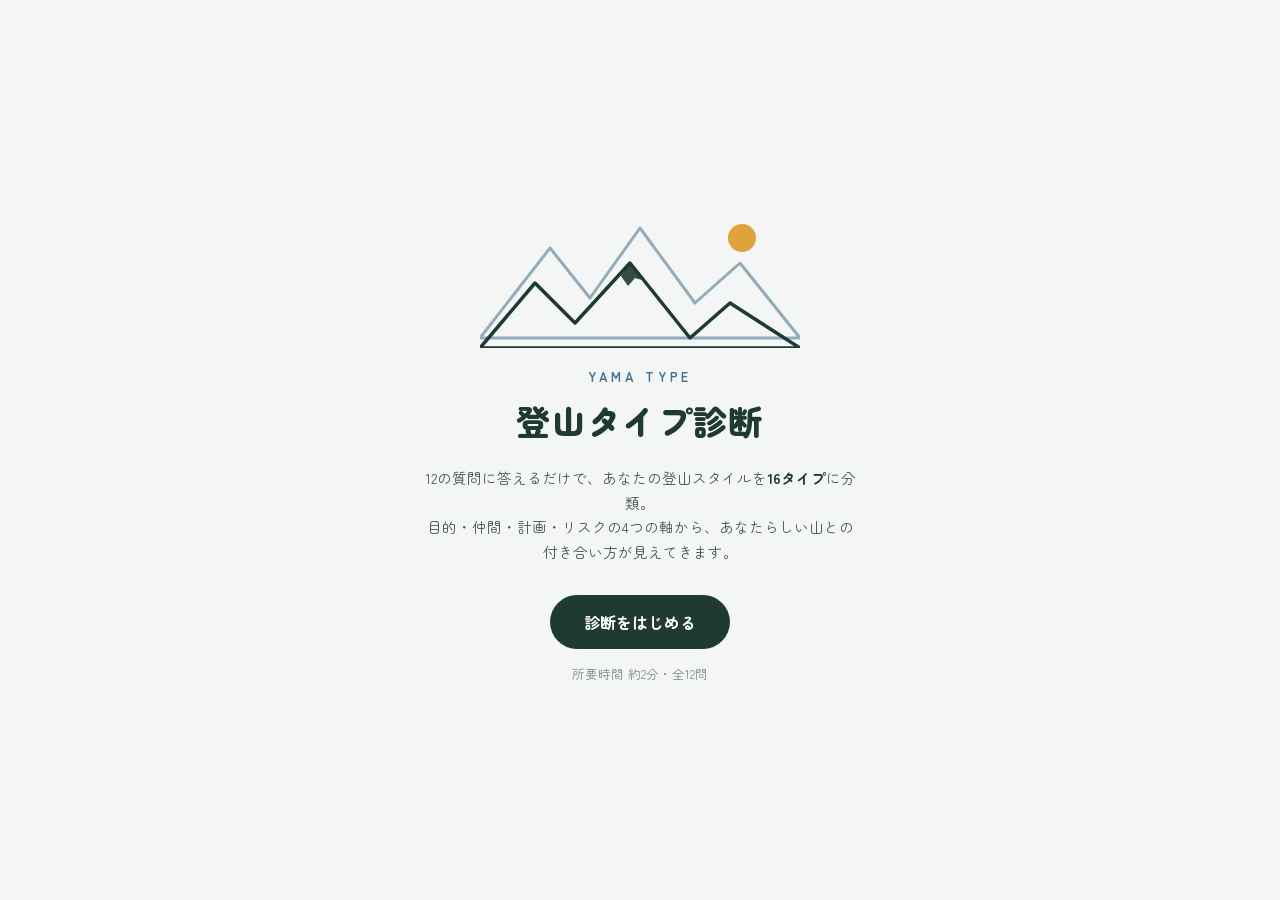
==== index.html @ 599c6544 "Add files via upload" ====
<!DOCTYPE html>
<html lang="ja">
<head>
<meta charset="UTF-8">
<meta name="viewport" content="width=device-width, initial-scale=1.0, viewport-fit=cover">
<title>YAMA TYPE｜登山タイプ診断</title>
<meta name="description" content="12の質問であなたの登山スタイルを16タイプに診断。">
<link rel="preconnect" href="https://fonts.googleapis.com">
<link rel="preconnect" href="https://fonts.gstatic.com" crossorigin>
<link href="https://fonts.googleapis.com/css2?family=Zen+Maru+Gothic:wght@400;500;700;900&display=swap" rel="stylesheet">
<link rel="stylesheet" href="style.css">
</head>
<body>

<div class="app">

  <!-- ========== スタート画面 ========== -->
  <section id="screen-start" class="screen is-active">
    <div class="hero">
      <svg class="hero-mountains" viewBox="0 0 320 140" aria-hidden="true">
        <path class="mt back" d="M0 130 L70 40 L110 90 L160 20 L215 95 L260 55 L320 130 Z"/>
        <path class="mt front" d="M0 140 L55 75 L95 115 L150 55 L210 130 L250 95 L320 140 Z"/>
        <circle class="sun" cx="262" cy="30" r="14"/>
        <path class="snow" d="M150 55 L162 72 L155 70 L148 78 L141 68 Z"/>
      </svg>
      <p class="hero-eyebrow">YAMA TYPE</p>
      <h1 class="hero-title">登山タイプ診断</h1>
      <p class="hero-lead">
        12の質問に答えるだけで、あなたの登山スタイルを<strong>16タイプ</strong>に分類。<br>
        目的・仲間・計画・リスクの4つの軸から、あなたらしい山との付き合い方が見えてきます。
      </p>
      <button class="btn btn-primary" id="btn-start">診断をはじめる</button>
      <p class="hero-note">所要時間 約2分・全12問</p>
    </div>
  </section>

  <!-- ========== 質問画面（1ページ6問 × 2ページ） ========== -->
  <section id="screen-quiz" class="screen">
    <header class="quiz-header">
      <div class="progress-track" role="progressbar" aria-label="回答の進み具合" aria-valuemin="0" aria-valuemax="12" aria-valuenow="0" id="progress-bar-wrap">
        <div class="progress-fill" id="progress-fill"></div>
      </div>
      <p class="progress-text"><span id="progress-count">0</span> / 12 問</p>
    </header>

    <div class="quiz-viewport">
      <div class="quiz-page" id="quiz-page"><!-- JSが質問カードを生成 --></div>
    </div>

    <footer class="quiz-footer">
      <button class="btn btn-ghost" id="btn-back">もどる</button>
      <button class="btn btn-primary" id="btn-next">つぎへ</button>
    </footer>
  </section>

  <!-- ========== 結果画面 ========== -->
  <section id="screen-result" class="screen">
    <div class="result">
      <p class="result-eyebrow">あなたの登山タイプは</p>
      <div class="result-code" id="result-code"><!-- 4文字タイル --></div>
      <h2 class="result-name" id="result-name"></h2>
      <p class="result-desc" id="result-desc"></p>

      <div class="axes" id="result-axes"><!-- 4軸バー --></div>

      <div class="result-actions">
        <a class="btn btn-share" id="btn-share" href="#" target="_blank" rel="noopener">
          <svg viewBox="0 0 24 24" width="18" height="18" aria-hidden="true"><path fill="currentColor" d="M18.9 2H22l-6.8 7.8L23.2 22h-6.3l-4.9-6.4L6.4 22H3.2l7.3-8.3L1.6 2H8l4.4 5.9L18.9 2zm-1.1 18h1.7L7.1 3.9H5.3L17.8 20z"/></svg>
          結果をシェアする
        </a>
        <button class="btn btn-ghost" id="btn-retry">もう一度診断する</button>
      </div>
    </div>
  </section>

</div>

<script src="script.js"></script>
</body>
</html>
---- style.css ----
/* =========================================================
   YAMA TYPE — 登山タイプ診断
   北欧×アウトドアのデザイントークン
   ========================================================= */
:root {
  --birch:   #F3F6F4;  /* 背景（淡いバーチグレー） */
  --paper:   #FFFFFF;  /* カード面 */
  --pine:    #1E3A31;  /* 深いパイン緑：主要テキスト・A側 */
  --fjord:   #46708F;  /* フィヨルド青：B側 */
  --sun:     #E0A33B;  /* 太陽オーカー：アクセント */
  --stone:   #7C8A83;  /* 補助テキスト */
  --line:    #DCE4DF;  /* 罫線 */

  --radius-card: 18px;
  --radius-btn: 999px;
  --shadow-card: 0 2px 10px rgba(30, 58, 49, .07);
  --font: "Zen Maru Gothic", "Hiragino Maru Gothic ProN",
          "Hiragino Kaku Gothic ProN", "Yu Gothic", sans-serif;
}

* { box-sizing: border-box; margin: 0; padding: 0; }

html { -webkit-text-size-adjust: 100%; }

body {
  font-family: var(--font);
  background: var(--birch);
  color: var(--pine);
  line-height: 1.7;
  min-height: 100dvh;
}

.app {
  max-width: 480px;
  margin: 0 auto;
  min-height: 100dvh;
  position: relative;
  overflow-x: hidden;
}

/* ---------- 画面切り替え ---------- */
.screen {
  display: none;
  min-height: 100dvh;
  padding: max(20px, env(safe-area-inset-top)) 20px max(28px, env(safe-area-inset-bottom));
  flex-direction: column;
}
.screen.is-active { display: flex; animation: screenIn .45s ease both; }

@keyframes screenIn {
  from { opacity: 0; transform: translateX(28px); }
  to   { opacity: 1; transform: translateX(0); }
}
@media (prefers-reduced-motion: reduce) {
  .screen.is-active, .quiz-page { animation: none !important; }
}

/* ---------- ボタン ---------- */
.btn {
  font-family: inherit;
  font-size: 16px;
  font-weight: 700;
  border: none;
  border-radius: var(--radius-btn);
  padding: 15px 34px;
  cursor: pointer;
  transition: transform .12s ease, opacity .12s ease;
  -webkit-tap-highlight-color: transparent;
}
.btn:active { transform: scale(.97); }
.btn:focus-visible { outline: 3px solid var(--sun); outline-offset: 2px; }

.btn-primary { background: var(--pine); color: #fff; }
.btn-primary:disabled { opacity: .35; cursor: default; }
.btn-ghost {
  background: transparent;
  color: var(--stone);
  border: 1.5px solid var(--line);
}
.btn-share {
  display: inline-flex;
  align-items: center;
  gap: 8px;
  background: var(--pine);
  color: #fff;
  text-decoration: none;
  justify-content: center;
}

/* =========================================================
   スタート画面
   ========================================================= */
.hero {
  margin: auto 0;
  text-align: center;
  padding: 24px 0;
}
.hero-mountains {
  width: min(320px, 82%);
  display: block;
  margin: 0 auto 18px;
}
.hero-mountains .mt.back  { fill: none; stroke: var(--fjord); stroke-width: 3; stroke-linejoin: round; opacity: .55; }
.hero-mountains .mt.front { fill: none; stroke: var(--pine);  stroke-width: 3.5; stroke-linejoin: round; }
.hero-mountains .sun  { fill: var(--sun); }
.hero-mountains .snow { fill: var(--pine); opacity: .9; }

.hero-eyebrow {
  font-size: 13px;
  font-weight: 700;
  letter-spacing: .28em;
  color: var(--fjord);
  margin-bottom: 4px;
}
.hero-title {
  font-size: 34px;
  font-weight: 900;
  letter-spacing: .04em;
  margin-bottom: 16px;
}
.hero-lead {
  font-size: 14.5px;
  color: #45564e;
  margin-bottom: 30px;
}
.hero-lead strong { color: var(--pine); }
.hero-note {
  margin-top: 14px;
  font-size: 12.5px;
  color: var(--stone);
}

/* =========================================================
   質問画面
   ========================================================= */
.quiz-header { padding: 6px 4px 14px; }

.progress-track {
  height: 8px;
  border-radius: 999px;
  background: var(--line);
  overflow: hidden;
}
.progress-fill {
  height: 100%;
  width: 0%;
  border-radius: 999px;
  background: linear-gradient(90deg, var(--pine), var(--fjord));
  transition: width .35s ease;
}
.progress-text {
  margin-top: 6px;
  text-align: right;
  font-size: 12.5px;
  color: var(--stone);
  font-weight: 500;
}

.quiz-viewport { flex: 1; }
.quiz-page.page-in  { animation: screenIn .4s ease both; }

/* --- 質問カード --- */
.q-card {
  background: var(--paper);
  border-radius: var(--radius-card);
  box-shadow: var(--shadow-card);
  padding: 22px 20px 24px;
  margin-bottom: 16px;
  border: 2px solid transparent;
  transition: border-color .25s ease;
}
.q-card.is-answered { border-color: transparent; }
.q-card.needs-answer { border-color: var(--sun); }

.q-num {
  display: inline-block;
  font-size: 12px;
  font-weight: 700;
  color: var(--fjord);
  background: #EAF1F6;
  border-radius: 999px;
  padding: 2px 12px;
  margin-bottom: 10px;
}
.q-text {
  font-size: 16px;
  font-weight: 700;
  margin-bottom: 16px;
}

.opt-label {
  font-size: 13.5px;
  line-height: 1.6;
  padding: 10px 12px;
  border-radius: 12px;
}
.opt-a { background: #EDF3EF; color: var(--pine); margin-bottom: 12px; }
.opt-b { background: #EAF1F6; color: #2E4B60; margin-top: 12px; }

/* --- 6段階ドット --- */
.dots {
  display: flex;
  align-items: center;
  justify-content: space-between;
  padding: 0 6px;
}
.dot {
  appearance: none;
  -webkit-appearance: none;
  border-radius: 50%;
  border: 2.5px solid var(--stone);
  background: var(--paper);
  cursor: pointer;
  flex-shrink: 0;
  transition: transform .15s ease, background .15s ease, border-color .15s ease;
  -webkit-tap-highlight-color: transparent;
}
.dot:focus-visible { outline: 3px solid var(--sun); outline-offset: 2px; }

/* 端ほど大きく（強い同意） */
.dot[data-v="0"], .dot[data-v="5"] { width: 40px; height: 40px; }
.dot[data-v="1"], .dot[data-v="4"] { width: 32px; height: 32px; }
.dot[data-v="2"], .dot[data-v="3"] { width: 25px; height: 25px; }

/* A側=パイン緑、B側=フィヨルド青 */
.dot[data-v="0"], .dot[data-v="1"], .dot[data-v="2"] { border-color: #7FA08F; }
.dot[data-v="3"], .dot[data-v="4"], .dot[data-v="5"] { border-color: #8FAFC4; }

.dot.selected { transform: scale(1.12); }
.dot[data-v="0"].selected, .dot[data-v="1"].selected, .dot[data-v="2"].selected {
  background: var(--pine); border-color: var(--pine);
}
.dot[data-v="3"].selected, .dot[data-v="4"].selected, .dot[data-v="5"].selected {
  background: var(--fjord); border-color: var(--fjord);
}

.quiz-footer {
  display: flex;
  gap: 12px;
  padding-top: 8px;
}
.quiz-footer .btn { flex: 1; padding-left: 0; padding-right: 0; }

/* =========================================================
   結果画面
   ========================================================= */
.result {
  margin: auto 0;
  text-align: center;
  padding: 28px 0;
}
.result-eyebrow {
  font-size: 14px;
  font-weight: 700;
  color: var(--stone);
  margin-bottom: 14px;
}
.result-code {
  display: flex;
  justify-content: center;
  gap: 10px;
  margin-bottom: 18px;
}
.code-tile {
  width: 60px;
  height: 68px;
  border-radius: 14px;
  display: grid;
  place-items: center;
  font-size: 32px;
  font-weight: 900;
  color: #fff;
  box-shadow: var(--shadow-card);
}
.code-tile:nth-child(1) { background: var(--pine); }
.code-tile:nth-child(2) { background: var(--fjord); }
.code-tile:nth-child(3) { background: #5E8A6E; }
.code-tile:nth-child(4) { background: var(--sun); }

.result-name {
  font-size: 25px;
  font-weight: 900;
  margin-bottom: 10px;
}
.result-desc {
  font-size: 14.5px;
  color: #45564e;
  margin-bottom: 28px;
  padding: 0 8px;
}

/* --- 4軸バー --- */
.axes {
  background: var(--paper);
  border-radius: var(--radius-card);
  box-shadow: var(--shadow-card);
  padding: 20px 18px;
  margin-bottom: 28px;
  text-align: left;
}
.axis { margin-bottom: 18px; }
.axis:last-child { margin-bottom: 0; }
.axis-labels {
  display: flex;
  justify-content: space-between;
  font-size: 12.5px;
  font-weight: 700;
  margin-bottom: 5px;
}
.axis-labels .lose { color: var(--stone); font-weight: 500; }
.axis-track {
  height: 10px;
  border-radius: 999px;
  background: var(--line);
  overflow: hidden;
  display: flex;
}
.axis-bar {
  height: 100%;
  border-radius: 999px;
  transition: width .8s ease;
}
.axis-bar.side-a { background: var(--pine); }
.axis-bar.side-b { background: var(--fjord); margin-left: auto; }
.axis-pct { font-size: 12px; color: var(--stone); margin-top: 3px; }

.result-actions {
  display: flex;
  flex-direction: column;
  gap: 12px;
}

/* ---------- 小さい画面の微調整 ---------- */
@media (max-width: 360px) {
  .hero-title { font-size: 29px; }
  .code-tile { width: 52px; height: 60px; font-size: 27px; }
}
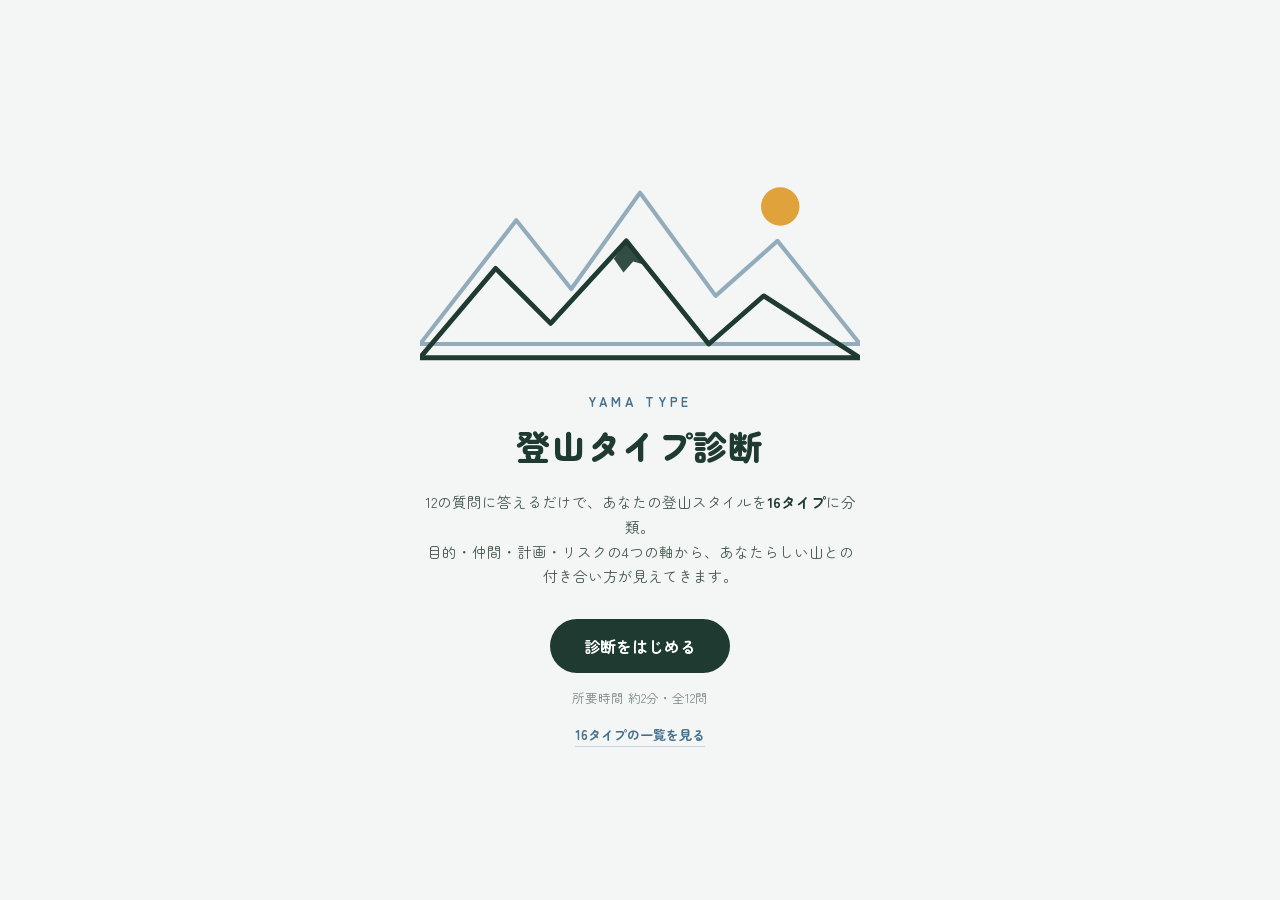
==== commit 537007fc: "Add files via upload" ====
--- a/index.html
+++ b/index.html
@@ -4,7 +4,28 @@
 <meta charset="UTF-8">
 <meta name="viewport" content="width=device-width, initial-scale=1.0, viewport-fit=cover">
 <title>YAMA TYPE｜登山タイプ診断</title>
-<meta name="description" content="12の質問であなたの登山スタイルを16タイプに診断。">
+<meta name="description" content="12の質問であなたの登山スタイルを16タイプに診断。目的・仲間・計画・リスクの4つの軸から、あなたらしい山との付き合い方が見えてきます。">
+
+<!-- ========== SNSシェア用（OGP） ==========
+     公開URLが変わったら og:url と og:image の2か所を書き換えてください -->
+<meta property="og:type" content="website">
+<meta property="og:site_name" content="YAMA TYPE">
+<meta property="og:title" content="登山タイプ診断｜YAMA TYPE">
+<meta property="og:description" content="12の質問で、あなたの登山スタイルを16タイプに分類。目的・仲間・計画・リスクの4軸で診断します。">
+<meta property="og:url" content="https://mountain-mbti.vercel.app/">
+<meta property="og:image" content="https://mountain-mbti.vercel.app/og.png">
+<meta property="og:image:width" content="1200">
+<meta property="og:image:height" content="630">
+<meta property="og:image:alt" content="登山タイプ診断 YAMA TYPE">
+<meta property="og:locale" content="ja_JP">
+
+<meta name="twitter:card" content="summary_large_image">
+<meta name="twitter:title" content="登山タイプ診断｜YAMA TYPE">
+<meta name="twitter:description" content="12の質問で、あなたの登山スタイルを16タイプに分類。">
+<meta name="twitter:image" content="https://mountain-mbti.vercel.app/og.png">
+
+<meta name="theme-color" content="#1E3A31">
+<link rel="canonical" href="https://mountain-mbti.vercel.app/">
 <link rel="preconnect" href="https://fonts.googleapis.com">
 <link rel="preconnect" href="https://fonts.gstatic.com" crossorigin>
 <link href="https://fonts.googleapis.com/css2?family=Zen+Maru+Gothic:wght@400;500;700;900&display=swap" rel="stylesheet">
@@ -17,12 +38,15 @@
   <!-- ========== スタート画面 ========== -->
   <section id="screen-start" class="screen is-active">
     <div class="hero">
+      <div class="hero-stage">
       <svg class="hero-mountains" viewBox="0 0 320 140" aria-hidden="true">
         <path class="mt back" d="M0 130 L70 40 L110 90 L160 20 L215 95 L260 55 L320 130 Z"/>
         <path class="mt front" d="M0 140 L55 75 L95 115 L150 55 L210 130 L250 95 L320 140 Z"/>
         <circle class="sun" cx="262" cy="30" r="14"/>
         <path class="snow" d="M150 55 L162 72 L155 70 L148 78 L141 68 Z"/>
       </svg>
+      <div class="cast" id="cast"><!-- 16体をJSが散らす --></div>
+      </div>
       <p class="hero-eyebrow">YAMA TYPE</p>
       <h1 class="hero-title">登山タイプ診断</h1>
       <p class="hero-lead">
@@ -31,16 +55,46 @@
       </p>
       <button class="btn btn-primary" id="btn-start">診断をはじめる</button>
       <p class="hero-note">所要時間 約2分・全12問</p>
+      <p class="hero-link"><a href="types.html">16タイプの一覧を見る</a></p>
     </div>
   </section>
 
-  <!-- ========== 質問画面（1ページ6問 × 2ページ） ========== -->
+  <!-- ========== 質問画面 ========== -->
   <section id="screen-quiz" class="screen">
     <header class="quiz-header">
-      <div class="progress-track" role="progressbar" aria-label="回答の進み具合" aria-valuemin="0" aria-valuemax="12" aria-valuenow="0" id="progress-bar-wrap">
-        <div class="progress-fill" id="progress-fill"></div>
+      <div class="climb" id="progress-bar-wrap" role="progressbar"
+           aria-label="登頂までの進み具合" aria-valuemin="0" aria-valuemax="12" aria-valuenow="0">
+        <svg class="climb-svg" viewBox="0 0 340 50">
+          <!-- 登山道（未踏） -->
+          <path id="climb-path" class="climb-route"
+                d="M14 44 L150 30 L190 31 L317 14"/>
+          <!-- 登山道（歩いた分） -->
+          <path id="climb-progress" class="climb-done"
+                d="M14 44 L150 30 L190 31 L317 14"/>
+
+          <!-- 五合目の道標 -->
+          <g id="sign-mid" class="sign">
+            <path class="pole" d="M170 30.4 L170 24"/>
+            <rect class="board" x="143" y="14" width="54" height="10" rx="3"/>
+            <text class="board-text" x="170" y="21.4">5th Station</text>
+          </g>
+
+          <!-- 山頂の道標 -->
+          <g id="sign-peak" class="sign">
+            <path class="pole" d="M317 14 L317 11"/>
+            <rect class="board" x="298" y="1" width="38" height="10" rx="3"/>
+            <text class="board-text" x="317" y="8.4">Peak!</text>
+          </g>
+
+          <!-- 登山口 -->
+          <circle class="climb-start" cx="14" cy="44" r="6.5"/>
+          <!-- 現在地 -->
+          <circle id="climb-marker" class="climb-marker" cx="14" cy="44" r="4.5"/>
+
+          <!-- 残り問数 -->
+          <text class="climb-count" x="337" y="46"><tspan id="progress-count">0</tspan> / 12</text>
+        </svg>
       </div>
-      <p class="progress-text"><span id="progress-count">0</span> / 12 問</p>
     </header>
 
     <div class="quiz-viewport">
@@ -57,11 +111,28 @@
   <section id="screen-result" class="screen">
     <div class="result">
       <p class="result-eyebrow">あなたの登山タイプは</p>
-      <div class="result-code" id="result-code"><!-- 4文字タイル --></div>
+      <p class="result-code" id="result-code"></p>
+      <div class="result-char" id="result-char"><!-- キャラクター --></div>
       <h2 class="result-name" id="result-name"></h2>
-      <p class="result-desc" id="result-desc"></p>
+      <p class="result-animal" id="result-animal"></p>
+      <p class="result-copy" id="result-copy"></p>
+
+      <section class="panel">
+        <h3 class="panel-title">特徴</h3>
+        <p class="panel-body" id="result-features"></p>
+      </section>
+
+      <section class="panel panel-caution">
+        <h3 class="panel-title">気をつけたいこと</h3>
+        <p class="panel-body" id="result-caution"></p>
+      </section>
 
       <div class="axes" id="result-axes"><!-- 4軸バー --></div>
+
+      <section class="panel">
+        <h3 class="panel-title">一緒に登ると面白い相手</h3>
+        <div id="result-match"><!-- 相性2件 --></div>
+      </section>
 
       <div class="result-actions">
         <a class="btn btn-share" id="btn-share" href="#" target="_blank" rel="noopener">
@@ -69,12 +140,15 @@
           結果をシェアする
         </a>
         <button class="btn btn-ghost" id="btn-retry">もう一度診断する</button>
+        <p class="hero-link"><a href="types.html">16タイプすべてを見る</a></p>
       </div>
     </div>
   </section>
 
 </div>
 
+<script src="data.js"></script>
+<script src="characters.js"></script>
 <script src="script.js"></script>
 </body>
 </html>
--- a/style.css
+++ b/style.css
@@ -24,6 +24,7 @@
 
 body {
   font-family: var(--font);
+  overflow-x: clip;
   background: var(--birch);
   color: var(--pine);
   line-height: 1.7;
@@ -35,7 +36,6 @@
   margin: 0 auto;
   min-height: 100dvh;
   position: relative;
-  overflow-x: hidden;
 }
 
 /* ---------- 画面切り替え ---------- */
@@ -95,11 +95,25 @@
   text-align: center;
   padding: 24px 0;
 }
+.hero-stage {
+  position: relative;
+  width: 100%;
+  aspect-ratio: 320 / 168;
+  margin: 0 auto 14px;
+}
 .hero-mountains {
-  width: min(320px, 82%);
+  position: absolute;
+  inset: 0;
+  width: 100%;
+  height: 100%;
+}
+.cast { position: absolute; inset: 0; }
+.cast-item {
+  position: absolute;
   display: block;
-  margin: 0 auto 18px;
-}
+  filter: drop-shadow(0 2px 3px rgba(30, 58, 49, .12));
+}
+.cast-item svg { display: block; width: 100%; height: auto; }
 .hero-mountains .mt.back  { fill: none; stroke: var(--fjord); stroke-width: 3; stroke-linejoin: round; opacity: .55; }
 .hero-mountains .mt.front { fill: none; stroke: var(--pine);  stroke-width: 3.5; stroke-linejoin: round; }
 .hero-mountains .sun  { fill: var(--sun); }
@@ -133,28 +147,83 @@
 /* =========================================================
    質問画面
    ========================================================= */
-.quiz-header { padding: 6px 4px 14px; }
-
-.progress-track {
-  height: 8px;
-  border-radius: 999px;
-  background: var(--line);
-  overflow: hidden;
-}
-.progress-fill {
-  height: 100%;
-  width: 0%;
-  border-radius: 999px;
-  background: linear-gradient(90deg, var(--pine), var(--fjord));
-  transition: width .35s ease;
-}
-.progress-text {
-  margin-top: 6px;
-  text-align: right;
-  font-size: 12.5px;
-  color: var(--stone);
+.quiz-header {
+  position: sticky;
+  top: 0;
+  z-index: 5;
+  margin: 0 -20px;
+  padding: 6px 20px 8px;
+  background: var(--birch);
+  box-shadow: 0 6px 12px -8px rgba(30, 58, 49, .22);
+}
+
+/* ---------- 登山道プログレス ---------- */
+.climb-svg {
+  display: block;
+  width: 100%;
+  height: auto;
+}
+.climb-route,
+.climb-done {
+  fill: none;
+  stroke-width: 3.5;
+  stroke-linecap: round;
+  stroke-linejoin: round;
+}
+.climb-route { stroke: var(--line); }
+.climb-done {
+  stroke: var(--pine);
+  stroke-dashoffset: 9999;
+  transition: stroke-dashoffset .45s ease;
+}
+
+.climb-start {
+  fill: var(--paper);
+  stroke: #7FA08F;
+  stroke-width: 2.2;
+}
+.climb-marker {
+  fill: var(--pine);
+  transition: cx .45s ease, cy .45s ease;
+}
+
+/* 道標 */
+.sign .pole {
+  stroke: var(--line);
+  stroke-width: 1.6;
+  stroke-linecap: round;
+  transition: stroke .4s ease;
+}
+.sign .board {
+  fill: var(--paper);
+  stroke: var(--line);
+  stroke-width: 1.4;
+  transition: fill .4s ease, stroke .4s ease;
+}
+.sign .board-text {
+  fill: var(--stone);
+  font-family: var(--font);
+  font-size: 7.4px;
+  font-weight: 700;
+  text-anchor: middle;
+  transition: fill .4s ease;
+}
+.sign.passed .pole { stroke: var(--pine); }
+.sign.passed .board { fill: var(--pine); stroke: var(--pine); }
+.sign.passed .board-text { fill: #fff; }
+
+#sign-peak.passed .board { fill: var(--sun); stroke: var(--sun); }
+#sign-peak.passed .board-text { fill: var(--pine); }
+#sign-peak.passed .pole { stroke: var(--sun); }
+
+.climb-count {
+  fill: var(--stone);
+  font-family: var(--font);
+  font-size: 8.6px;
   font-weight: 500;
-}
+  text-anchor: end;
+}
+.climb-count #progress-count { fill: var(--pine); font-weight: 700; font-size: 10.5px; }
 
 .quiz-viewport { flex: 1; }
 .quiz-page.page-in  { animation: screenIn .4s ease both; }
@@ -194,8 +263,21 @@
   padding: 10px 12px;
   border-radius: 12px;
 }
-.opt-a { background: #EDF3EF; color: var(--pine); margin-bottom: 12px; }
-.opt-b { background: #EAF1F6; color: #2E4B60; margin-top: 12px; }
+.opt-a { background: #EDF3EF; color: var(--pine); margin-bottom: 7px; }
+.opt-b { background: #EAF1F6; color: #2E4B60; }
+
+/* --- 目盛り（A / B の対応を示す） --- */
+.scale { margin-top: 17px; }
+
+.scale-notes {
+  display: flex;
+  justify-content: space-between;
+  padding: 0 8px;
+  margin-top: 8px;
+  font-size: 11.5px;
+  font-weight: 500;
+  color: var(--stone);
+}
 
 /* --- 6段階ドット --- */
 .dots {
@@ -256,26 +338,18 @@
   margin-bottom: 14px;
 }
 .result-code {
-  display: flex;
-  justify-content: center;
-  gap: 10px;
-  margin-bottom: 18px;
-}
-.code-tile {
-  width: 60px;
-  height: 68px;
+  display: inline-block;
+  background: var(--pine);
+  color: #fff;
+  font-size: 33px;
+  font-weight: 900;
+  letter-spacing: .2em;
+  line-height: 1.25;
+  padding: 11px 16px 11px 24px;
   border-radius: 14px;
-  display: grid;
-  place-items: center;
-  font-size: 32px;
-  font-weight: 900;
-  color: #fff;
+  margin-bottom: 16px;
   box-shadow: var(--shadow-card);
 }
-.code-tile:nth-child(1) { background: var(--pine); }
-.code-tile:nth-child(2) { background: var(--fjord); }
-.code-tile:nth-child(3) { background: #5E8A6E; }
-.code-tile:nth-child(4) { background: var(--sun); }
 
 .result-name {
   font-size: 25px;
@@ -292,6 +366,7 @@
 /* --- 4軸バー --- */
 .axes {
   background: var(--paper);
+  margin-top: 14px;
   border-radius: var(--radius-card);
   box-shadow: var(--shadow-card);
   padding: 20px 18px;
@@ -333,5 +408,172 @@
 /* ---------- 小さい画面の微調整 ---------- */
 @media (max-width: 360px) {
   .hero-title { font-size: 29px; }
-  .code-tile { width: 52px; height: 60px; font-size: 27px; }
-}
+  .result-code { font-size: 28px; padding: 10px 14px 10px 21px; }
+}
+
+
+/* ---------- 結果画面：キャッチコピー ---------- */
+.result-copy {
+  font-size: 16px;
+  font-weight: 700;
+  color: var(--fjord);
+  margin-bottom: 26px;
+  padding: 0 8px;
+}
+
+/* ---------- 結果画面：説明パネル ---------- */
+.panel {
+  background: var(--paper);
+  border-radius: var(--radius-card);
+  box-shadow: var(--shadow-card);
+  padding: 18px 18px 20px;
+  margin-bottom: 14px;
+  text-align: left;
+}
+.panel-title {
+  font-size: 14px;
+  font-weight: 900;
+  margin-bottom: 8px;
+  padding-left: 11px;
+  border-left: 4px solid var(--pine);
+  line-height: 1.4;
+}
+.panel-body {
+  font-size: 14px;
+  line-height: 1.85;
+  color: #3d4d46;
+}
+.panel-caution .panel-title { border-left-color: var(--sun); }
+
+/* ---------- 結果画面：相性 ---------- */
+.match { padding: 13px 0; border-bottom: 1px solid var(--line); }
+.match:last-child { padding-bottom: 0; border-bottom: none; }
+.match:first-child { padding-top: 4px; }
+.match-label {
+  font-size: 12px;
+  font-weight: 700;
+  color: var(--stone);
+  margin-bottom: 5px;
+}
+.match-name {
+  font-size: 15.5px;
+  font-weight: 700;
+  display: flex;
+  align-items: center;
+  gap: 9px;
+  margin-bottom: 3px;
+}
+.match-code {
+  font-size: 12px;
+  font-weight: 900;
+  letter-spacing: .06em;
+  color: #fff;
+  background: var(--fjord);
+  border-radius: 6px;
+  padding: 2px 8px;
+  flex-shrink: 0;
+}
+.match-why { font-size: 12.5px; color: var(--stone); line-height: 1.7; }
+
+/* 結果画面はカード群が続くので、余白を上下に確保 */
+.result-actions { margin-top: 26px; }
+
+/* ---------- 公開前の一時設定 ----------
+   Xシェアボタンを非表示にしています。
+   内容が固まって公開する準備ができたら、下の1行を削除してください。 */
+#btn-share { display: none; }
+
+/* =========================================================
+   キャラクター
+   ========================================================= */
+.char { display: block; width: 100%; height: auto; }
+.char-lg { width: 168px; margin: 0 auto; }
+.char-sm { width: 62px; flex-shrink: 0; }
+
+.result-char { margin: 2px 0 6px; }
+.result-animal {
+  font-size: 13.5px;
+  font-weight: 700;
+  color: var(--stone);
+  margin-bottom: 12px;
+}
+
+/* 相性欄はキャラクターを左に並べる */
+.match { display: flex; gap: 13px; align-items: flex-start; }
+.match-body { flex: 1; }
+
+/* スタート画面・結果画面から一覧へ */
+.hero-link { margin-top: 16px; font-size: 13px; }
+.hero-link a {
+  color: var(--fjord);
+  font-weight: 700;
+  text-decoration: none;
+  border-bottom: 1.5px solid #C3D5E0;
+  padding-bottom: 2px;
+}
+.hero-link a:hover { border-bottom-color: var(--fjord); }
+.hero-link a:focus-visible { outline: 3px solid var(--sun); outline-offset: 3px; }
+
+/* =========================================================
+   16タイプ一覧ページ（types.html）
+   ========================================================= */
+.list-page { max-width: 900px; margin: 0 auto; padding: 0 16px 60px; }
+
+.list-head { padding: 34px 0 22px; text-align: center; }
+.list-head h1 { font-size: 27px; font-weight: 900; letter-spacing: .03em; }
+.list-head p { font-size: 14px; color: #45564e; margin-top: 8px; }
+
+.legend {
+  background: var(--paper);
+  border-radius: var(--radius-card);
+  box-shadow: var(--shadow-card);
+  padding: 18px 18px 16px;
+  margin-bottom: 26px;
+  text-align: left;
+}
+.legend h2 {
+  font-size: 14px;
+  font-weight: 900;
+  margin-bottom: 10px;
+  padding-left: 11px;
+  border-left: 4px solid var(--pine);
+}
+.legend p { font-size: 13.5px; line-height: 1.85; color: #3d4d46; }
+.legend p + p { margin-top: 8px; }
+.legend b { color: var(--pine); }
+
+.type-grid {
+  display: grid;
+  grid-template-columns: repeat(auto-fill, minmax(196px, 1fr));
+  gap: 14px;
+}
+.type-card {
+  background: var(--paper);
+  border-radius: var(--radius-card);
+  box-shadow: var(--shadow-card);
+  padding: 14px 13px 16px;
+  text-align: center;
+}
+.type-card .char { width: 132px; margin: 0 auto 6px; }
+.tc-code {
+  display: inline-block;
+  font-size: 11px;
+  font-weight: 900;
+  letter-spacing: .12em;
+  color: #fff;
+  background: var(--pine);
+  border-radius: 5px;
+  padding: 2px 9px;
+}
+.tc-name { font-size: 15px; font-weight: 900; margin-top: 7px; line-height: 1.45; }
+.tc-animal { font-size: 11.5px; font-weight: 700; color: var(--stone); margin-top: 2px; }
+.tc-copy { font-size: 12.5px; font-weight: 700; color: var(--fjord); margin-top: 7px; line-height: 1.6; }
+.tc-item {
+  font-size: 11.5px;
+  color: var(--stone);
+  margin-top: 9px;
+  padding-top: 9px;
+  border-top: 1px solid var(--line);
+  line-height: 1.6;
+}
+.list-foot { text-align: center; margin-top: 32px; }
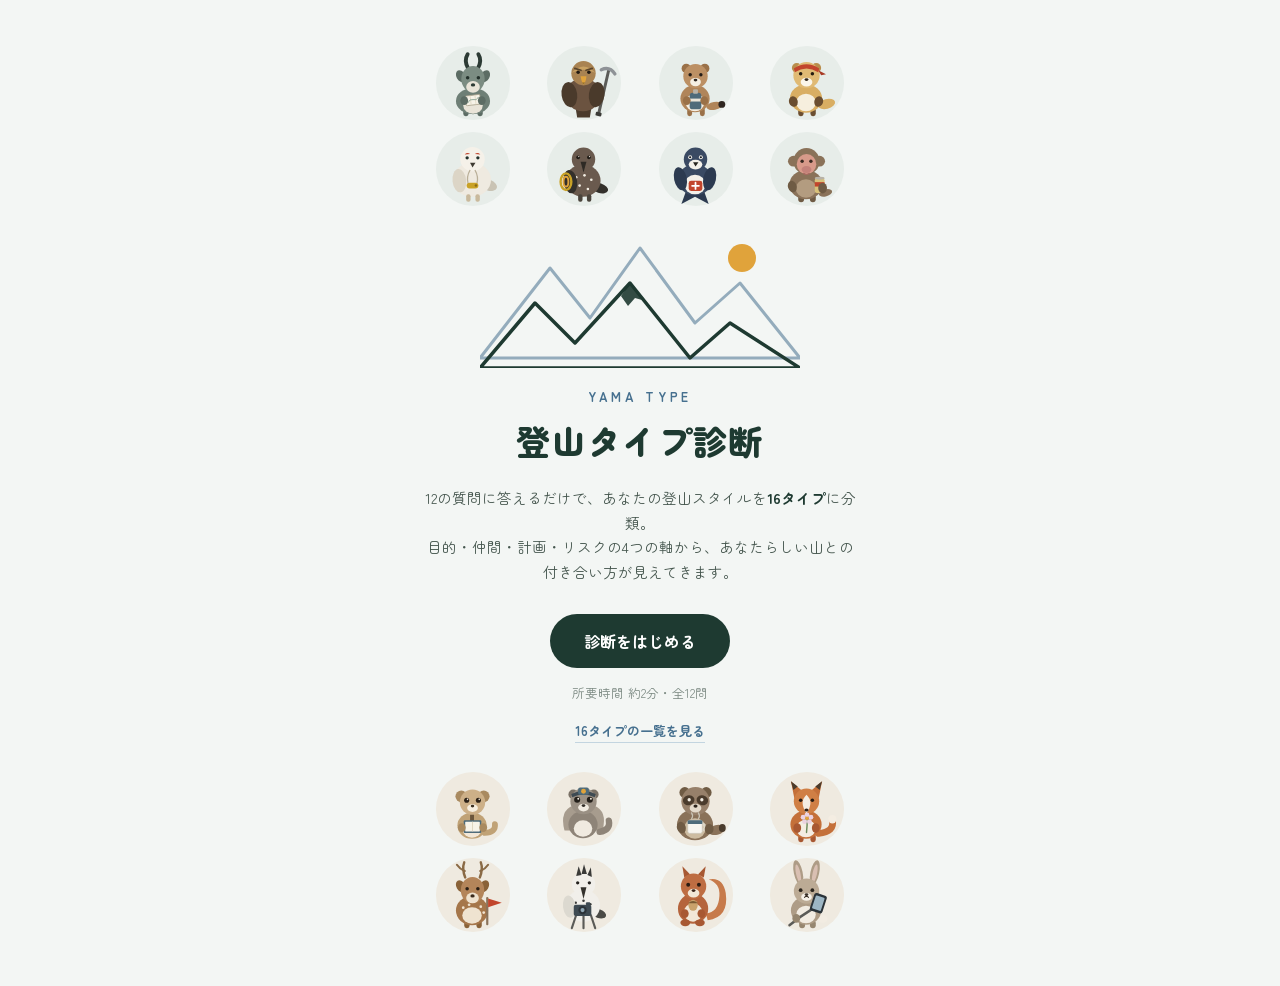
==== commit e3da3045: "Add files via upload" ====
--- a/index.html
+++ b/index.html
@@ -38,15 +38,13 @@
   <!-- ========== スタート画面 ========== -->
   <section id="screen-start" class="screen is-active">
     <div class="hero">
-      <div class="hero-stage">
+      <div class="cast" id="cast-top"><!-- 高山の生き物8体 --></div>
       <svg class="hero-mountains" viewBox="0 0 320 140" aria-hidden="true">
         <path class="mt back" d="M0 130 L70 40 L110 90 L160 20 L215 95 L260 55 L320 130 Z"/>
         <path class="mt front" d="M0 140 L55 75 L95 115 L150 55 L210 130 L250 95 L320 140 Z"/>
         <circle class="sun" cx="262" cy="30" r="14"/>
         <path class="snow" d="M150 55 L162 72 L155 70 L148 78 L141 68 Z"/>
       </svg>
-      <div class="cast" id="cast"><!-- 16体をJSが散らす --></div>
-      </div>
       <p class="hero-eyebrow">YAMA TYPE</p>
       <h1 class="hero-title">登山タイプ診断</h1>
       <p class="hero-lead">
@@ -56,6 +54,7 @@
       <button class="btn btn-primary" id="btn-start">診断をはじめる</button>
       <p class="hero-note">所要時間 約2分・全12問</p>
       <p class="hero-link"><a href="types.html">16タイプの一覧を見る</a></p>
+      <div class="cast cast-bottom" id="cast-bottom"><!-- 森の生き物8体 --></div>
     </div>
   </section>
 
--- a/style.css
+++ b/style.css
@@ -95,25 +95,11 @@
   text-align: center;
   padding: 24px 0;
 }
-.hero-stage {
-  position: relative;
-  width: 100%;
-  aspect-ratio: 320 / 168;
-  margin: 0 auto 14px;
-}
 .hero-mountains {
-  position: absolute;
-  inset: 0;
-  width: 100%;
-  height: 100%;
-}
-.cast { position: absolute; inset: 0; }
-.cast-item {
-  position: absolute;
+  width: min(320px, 82%);
   display: block;
-  filter: drop-shadow(0 2px 3px rgba(30, 58, 49, .12));
-}
-.cast-item svg { display: block; width: 100%; height: auto; }
+  margin: 0 auto 18px;
+}
 .hero-mountains .mt.back  { fill: none; stroke: var(--fjord); stroke-width: 3; stroke-linejoin: round; opacity: .55; }
 .hero-mountains .mt.front { fill: none; stroke: var(--pine);  stroke-width: 3.5; stroke-linejoin: round; }
 .hero-mountains .sun  { fill: var(--sun); }
@@ -515,11 +501,23 @@
 .hero-link a:focus-visible { outline: 3px solid var(--sun); outline-offset: 3px; }
 
 /* =========================================================
-   16タイプ一覧ページ（types.html）
+   スタート画面のキャラクター配置
    ========================================================= */
-.list-page { max-width: 900px; margin: 0 auto; padding: 0 16px 60px; }
-
-.list-head { padding: 34px 0 22px; text-align: center; }
+.cast {
+  display: grid;
+  grid-template-columns: repeat(4, 1fr);
+  gap: 8px 6px;
+  margin-bottom: 20px;
+}
+.cast .char { width: 100%; max-width: 78px; margin: 0 auto; }
+.cast-bottom { margin: 28px 0 0; }
+
+/* =========================================================
+   16タイプ紹介ページ（types.html）
+   ========================================================= */
+.list-page { max-width: 720px; margin: 0 auto; padding: 0 16px 60px; }
+
+.list-head { padding: 34px 0 20px; text-align: center; }
 .list-head h1 { font-size: 27px; font-weight: 900; letter-spacing: .03em; }
 .list-head p { font-size: 14px; color: #45564e; margin-top: 8px; }
 
@@ -528,7 +526,7 @@
   border-radius: var(--radius-card);
   box-shadow: var(--shadow-card);
   padding: 18px 18px 16px;
-  margin-bottom: 26px;
+  margin-bottom: 20px;
   text-align: left;
 }
 .legend h2 {
@@ -542,19 +540,45 @@
 .legend p + p { margin-top: 8px; }
 .legend b { color: var(--pine); }
 
-.type-grid {
+/* ---- 目次 ---- */
+.type-nav {
   display: grid;
-  grid-template-columns: repeat(auto-fill, minmax(196px, 1fr));
-  gap: 14px;
-}
-.type-card {
+  grid-template-columns: repeat(auto-fill, minmax(72px, 1fr));
+  gap: 8px;
+  margin-bottom: 30px;
+}
+.type-nav a {
+  display: block;
+  text-align: center;
+  text-decoration: none;
+  background: var(--paper);
+  border-radius: 13px;
+  padding: 7px 4px 6px;
+  box-shadow: var(--shadow-card);
+}
+.type-nav a:hover { background: #FBFCFB; }
+.type-nav a:focus-visible { outline: 3px solid var(--sun); outline-offset: 2px; }
+.nav-char { width: 100%; max-width: 58px; margin: 0 auto 2px; }
+.type-nav span {
+  display: block;
+  font-size: 10.5px;
+  font-weight: 900;
+  letter-spacing: .1em;
+  color: var(--pine);
+}
+
+/* ---- 各タイプ ---- */
+.type-item {
   background: var(--paper);
   border-radius: var(--radius-card);
   box-shadow: var(--shadow-card);
-  padding: 14px 13px 16px;
-  text-align: center;
-}
-.type-card .char { width: 132px; margin: 0 auto 6px; }
+  padding: 20px 18px 18px;
+  margin-bottom: 18px;
+  scroll-margin-top: 16px;
+}
+.ti-head { display: flex; gap: 15px; align-items: center; margin-bottom: 15px; }
+.ti-char { width: 104px; flex-shrink: 0; }
+.ti-title { flex: 1; min-width: 0; }
 .tc-code {
   display: inline-block;
   font-size: 11px;
@@ -565,15 +589,76 @@
   border-radius: 5px;
   padding: 2px 9px;
 }
-.tc-name { font-size: 15px; font-weight: 900; margin-top: 7px; line-height: 1.45; }
-.tc-animal { font-size: 11.5px; font-weight: 700; color: var(--stone); margin-top: 2px; }
-.tc-copy { font-size: 12.5px; font-weight: 700; color: var(--fjord); margin-top: 7px; line-height: 1.6; }
-.tc-item {
+.ti-name { font-size: 19px; font-weight: 900; margin-top: 6px; line-height: 1.4; }
+.tc-animal { font-size: 12px; font-weight: 700; color: var(--stone); margin-top: 2px; }
+.tc-copy { font-size: 13.5px; font-weight: 700; color: var(--fjord); margin-top: 6px; line-height: 1.6; }
+
+/* 4軸の内訳 */
+.ti-axes {
+  display: flex;
+  flex-wrap: wrap;
+  gap: 6px;
+  margin-bottom: 16px;
+}
+.ti-axes .ax {
   font-size: 11.5px;
+  font-weight: 500;
+  color: #3d4d46;
+  background: #EDF3EF;
+  border-radius: 999px;
+  padding: 3px 11px;
+}
+.ti-axes .ax b { font-weight: 900; color: var(--pine); margin-right: 4px; }
+
+.ti-block { margin-bottom: 16px; }
+.ti-block:last-of-type { margin-bottom: 12px; }
+.ti-label {
+  font-size: 13px;
+  font-weight: 900;
+  margin-bottom: 6px;
+  padding-left: 10px;
+  border-left: 4px solid var(--pine);
+  line-height: 1.4;
+}
+.ti-caution .ti-label { border-left-color: var(--sun); }
+.ti-text { font-size: 13.5px; line-height: 1.85; color: #3d4d46; }
+
+.ti-item {
+  font-size: 12px;
   color: var(--stone);
-  margin-top: 9px;
-  padding-top: 9px;
+  padding-top: 12px;
   border-top: 1px solid var(--line);
-  line-height: 1.6;
-}
+}
+
+/* 紹介ページ内の相性リンク */
+.type-item .match {
+  display: flex;
+  gap: 12px;
+  align-items: center;
+  text-decoration: none;
+  color: inherit;
+  padding: 9px 10px;
+  border-radius: 13px;
+  background: #F7F9F8;
+  margin-top: 8px;
+}
+.type-item .match:hover { background: #EDF3EF; }
+.type-item .match:focus-visible { outline: 3px solid var(--sun); outline-offset: 2px; }
+.type-item .match-label,
+.type-item .match-name,
+.type-item .match-why { display: block; }
+.type-item .match-name { margin: 3px 0; font-size: 15px; }
+.type-item .match-code { margin-right: 8px; }
+
 .list-foot { text-align: center; margin-top: 32px; }
+
+/* 結果画面の相性から紹介ページへ */
+.match-char { display: block; flex-shrink: 0; border-radius: 50%; }
+.match-char:focus-visible { outline: 3px solid var(--sun); outline-offset: 2px; }
+.match-link {
+  color: inherit;
+  text-decoration: none;
+  border-bottom: 1.5px solid #C3D5E0;
+}
+.match-link:hover { border-bottom-color: var(--fjord); }
+.match-link:focus-visible { outline: 3px solid var(--sun); outline-offset: 2px; }
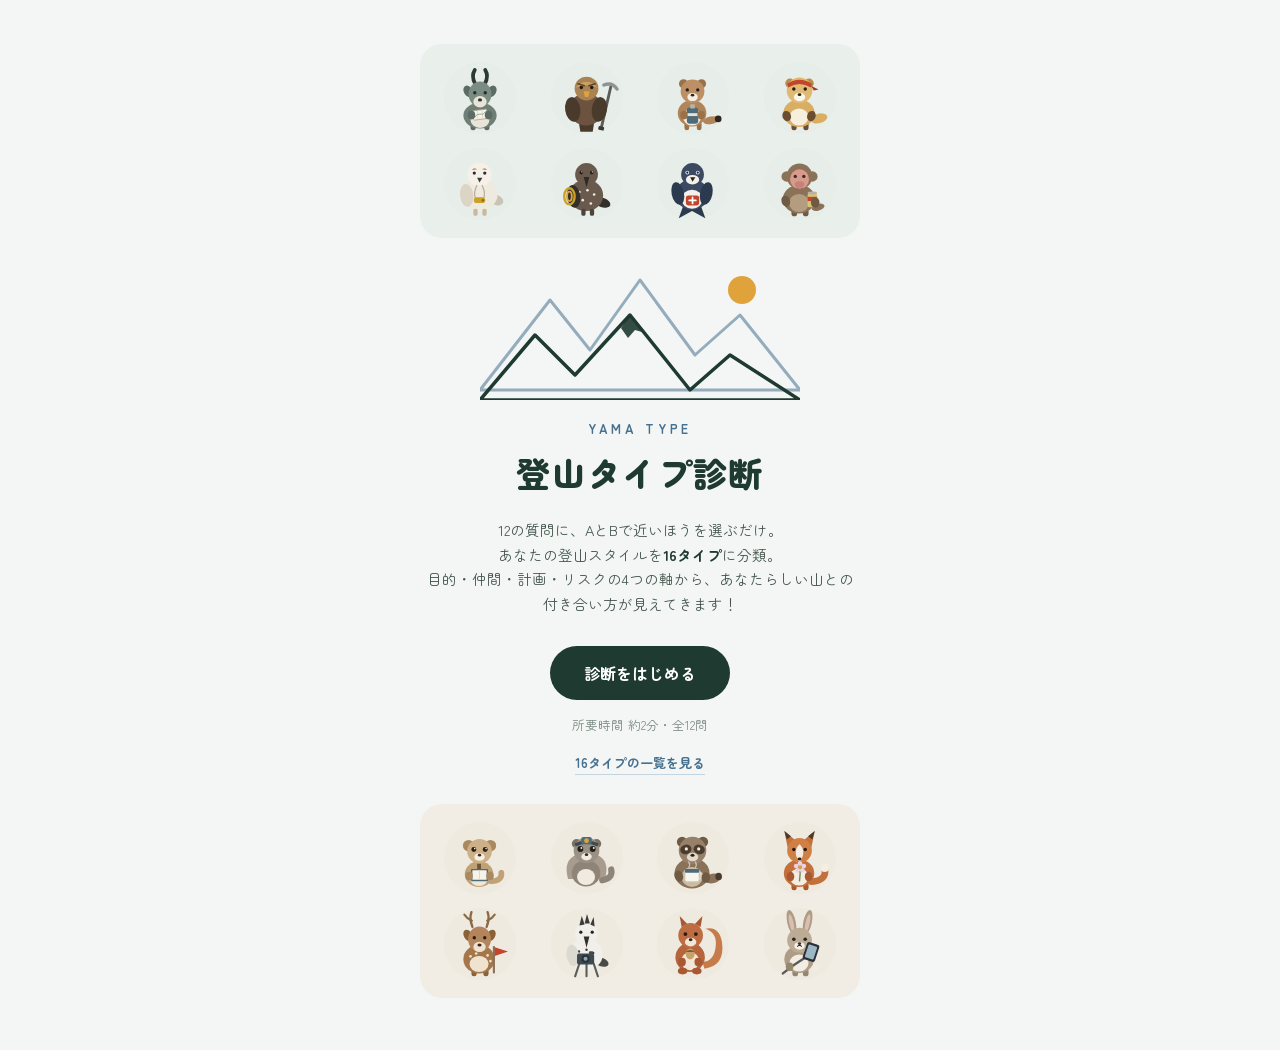
==== commit b5eb51aa: "Add files via upload" ====
--- a/index.html
+++ b/index.html
@@ -48,8 +48,9 @@
       <p class="hero-eyebrow">YAMA TYPE</p>
       <h1 class="hero-title">登山タイプ診断</h1>
       <p class="hero-lead">
-        12の質問に答えるだけで、あなたの登山スタイルを<strong>16タイプ</strong>に分類。<br>
-        目的・仲間・計画・リスクの4つの軸から、あなたらしい山との付き合い方が見えてきます。
+        12の質問に、AとBで近いほうを選ぶだけ。<br>
+        あなたの登山スタイルを<strong>16タイプ</strong>に分類。<br>
+        目的・仲間・計画・リスクの4つの軸から、あなたらしい山との付き合い方が見えてきます！
       </p>
       <button class="btn btn-primary" id="btn-start">診断をはじめる</button>
       <p class="hero-note">所要時間 約2分・全12問</p>
--- a/style.css
+++ b/style.css
@@ -122,6 +122,8 @@
   font-size: 14.5px;
   color: #45564e;
   margin-bottom: 30px;
+  /* 行末に1〜2文字だけ残るのを防ぐ */
+  text-wrap: balance;
 }
 .hero-lead strong { color: var(--pine); }
 .hero-note {
@@ -506,11 +508,16 @@
 .cast {
   display: grid;
   grid-template-columns: repeat(4, 1fr);
-  gap: 8px 6px;
-  margin-bottom: 20px;
-}
-.cast .char { width: 100%; max-width: 78px; margin: 0 auto; }
-.cast-bottom { margin: 28px 0 0; }
+  gap: 10px 6px;
+  border-radius: 22px;
+  padding: 16px 10px;
+  margin-bottom: 22px;
+}
+.cast .char { width: 100%; max-width: 76px; margin: 0 auto; }
+
+/* 上段は高山の生き物、下段は森の生き物。帯の色をそれぞれに合わせる */
+#cast-top    { background: #E9EFEB; }
+#cast-bottom { background: #F2EDE4; margin: 30px 0 0; }
 
 /* =========================================================
    16タイプ紹介ページ（types.html）
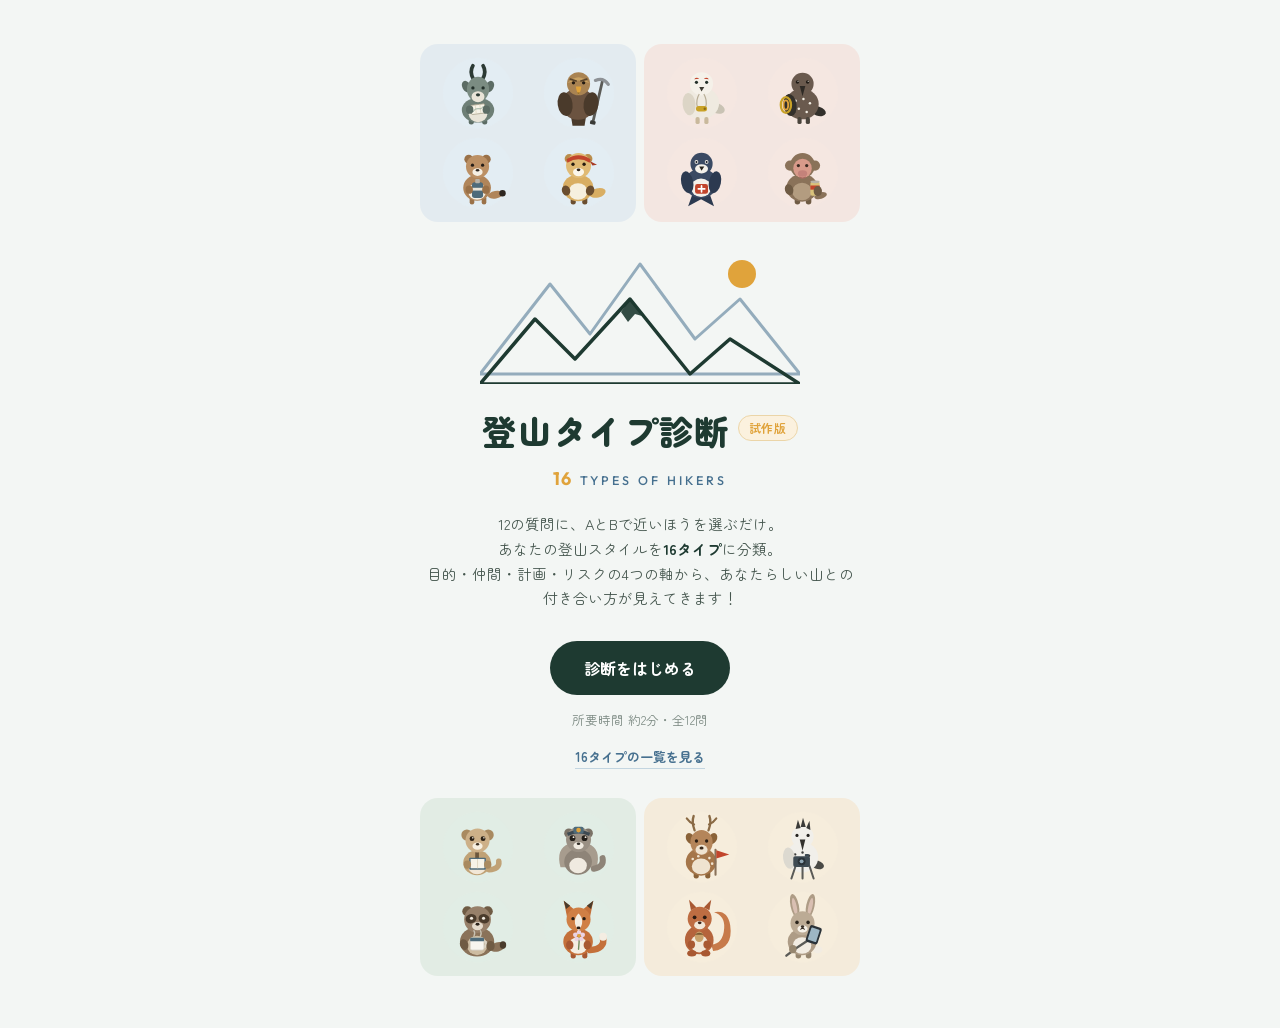
==== commit 264d7415: "Add files via upload" ====
--- a/index.html
+++ b/index.html
@@ -3,24 +3,24 @@
 <head>
 <meta charset="UTF-8">
 <meta name="viewport" content="width=device-width, initial-scale=1.0, viewport-fit=cover">
-<title>YAMA TYPE｜登山タイプ診断</title>
+<title>登山タイプ診断｜16 TYPES OF HIKERS</title>
 <meta name="description" content="12の質問であなたの登山スタイルを16タイプに診断。目的・仲間・計画・リスクの4つの軸から、あなたらしい山との付き合い方が見えてきます。">
 
 <!-- ========== SNSシェア用（OGP） ==========
      公開URLが変わったら og:url と og:image の2か所を書き換えてください -->
 <meta property="og:type" content="website">
-<meta property="og:site_name" content="YAMA TYPE">
-<meta property="og:title" content="登山タイプ診断｜YAMA TYPE">
+<meta property="og:site_name" content="登山タイプ診断">
+<meta property="og:title" content="登山タイプ診断｜16 TYPES OF HIKERS">
 <meta property="og:description" content="12の質問で、あなたの登山スタイルを16タイプに分類。目的・仲間・計画・リスクの4軸で診断します。">
 <meta property="og:url" content="https://mountain-mbti.vercel.app/">
 <meta property="og:image" content="https://mountain-mbti.vercel.app/og.png">
 <meta property="og:image:width" content="1200">
 <meta property="og:image:height" content="630">
-<meta property="og:image:alt" content="登山タイプ診断 YAMA TYPE">
+<meta property="og:image:alt" content="登山タイプ診断 16 TYPES OF HIKERS">
 <meta property="og:locale" content="ja_JP">
 
 <meta name="twitter:card" content="summary_large_image">
-<meta name="twitter:title" content="登山タイプ診断｜YAMA TYPE">
+<meta name="twitter:title" content="登山タイプ診断｜16 TYPES OF HIKERS">
 <meta name="twitter:description" content="12の質問で、あなたの登山スタイルを16タイプに分類。">
 <meta name="twitter:image" content="https://mountain-mbti.vercel.app/og.png">
 
@@ -28,7 +28,7 @@
 <link rel="canonical" href="https://mountain-mbti.vercel.app/">
 <link rel="preconnect" href="https://fonts.googleapis.com">
 <link rel="preconnect" href="https://fonts.gstatic.com" crossorigin>
-<link href="https://fonts.googleapis.com/css2?family=Zen+Maru+Gothic:wght@400;500;700;900&display=swap" rel="stylesheet">
+<link href="https://fonts.googleapis.com/css2?family=Outfit:wght@500;700&family=Zen+Maru+Gothic:wght@400;500;700;900&display=swap" rel="stylesheet">
 <link rel="stylesheet" href="style.css">
 </head>
 <body>
@@ -38,15 +38,15 @@
   <!-- ========== スタート画面 ========== -->
   <section id="screen-start" class="screen is-active">
     <div class="hero">
-      <div class="cast" id="cast-top"><!-- 高山の生き物8体 --></div>
+      <div class="cast" id="cast-top"><!-- 孤峰・稜線 --></div>
       <svg class="hero-mountains" viewBox="0 0 320 140" aria-hidden="true">
         <path class="mt back" d="M0 130 L70 40 L110 90 L160 20 L215 95 L260 55 L320 130 Z"/>
         <path class="mt front" d="M0 140 L55 75 L95 115 L150 55 L210 130 L250 95 L320 140 Z"/>
         <circle class="sun" cx="262" cy="30" r="14"/>
         <path class="snow" d="M150 55 L162 72 L155 70 L148 78 L141 68 Z"/>
       </svg>
-      <p class="hero-eyebrow">YAMA TYPE</p>
-      <h1 class="hero-title">登山タイプ診断</h1>
+      <h1 class="hero-title">登山タイプ診断<span class="beta">試作版</span></h1>
+      <p class="hero-en"><b>16</b> TYPES OF HIKERS</p>
       <p class="hero-lead">
         12の質問に、AとBで近いほうを選ぶだけ。<br>
         あなたの登山スタイルを<strong>16タイプ</strong>に分類。<br>
@@ -55,7 +55,7 @@
       <button class="btn btn-primary" id="btn-start">診断をはじめる</button>
       <p class="hero-note">所要時間 約2分・全12問</p>
       <p class="hero-link"><a href="types.html">16タイプの一覧を見る</a></p>
-      <div class="cast cast-bottom" id="cast-bottom"><!-- 森の生き物8体 --></div>
+      <div class="cast" id="cast-bottom"><!-- 静林・陽だまり --></div>
     </div>
   </section>
 
--- a/style.css
+++ b/style.css
@@ -105,18 +105,47 @@
 .hero-mountains .sun  { fill: var(--sun); }
 .hero-mountains .snow { fill: var(--pine); opacity: .9; }
 
-.hero-eyebrow {
-  font-size: 13px;
-  font-weight: 700;
-  letter-spacing: .28em;
+/* タイトル下の英字。数字だけオーカーで大きくして情報として立たせる */
+.hero-en,
+.list-en {
+  font-family: "Outfit", "Zen Maru Gothic", sans-serif;
+  font-size: 12.5px;
+  font-weight: 500;
+  letter-spacing: .24em;
   color: var(--fjord);
-  margin-bottom: 4px;
-}
+  margin-top: -6px;
+  margin-bottom: 18px;
+}
+.hero-en b,
+.list-en b {
+  font-size: 18px;
+  font-weight: 700;
+  letter-spacing: .04em;
+  color: var(--sun);
+  margin-right: 2px;
+}
+.list-en { margin-top: 6px; margin-bottom: 8px; }
 .hero-title {
   font-size: 34px;
   font-weight: 900;
   letter-spacing: .04em;
-  margin-bottom: 16px;
+  margin-bottom: 10px;
+}
+.hero-title .beta {
+  display: inline-block;
+  vertical-align: 12px;
+  margin-left: 8px;
+  font-size: 12px;
+  font-weight: 700;
+  letter-spacing: .06em;
+  color: var(--sun);
+  background: #FBF1DE;
+  border: 1.5px solid #EBD5A8;
+  border-radius: 999px;
+  padding: 2px 10px;
+}
+@media (max-width: 380px) {
+  .hero-title .beta { vertical-align: 10px; font-size: 11px; padding: 2px 8px; }
 }
 .hero-lead {
   font-size: 14.5px;
@@ -327,7 +356,7 @@
 }
 .result-code {
   display: inline-block;
-  background: var(--pine);
+  background: var(--pine); /* JSがグループ色に差し替えます */
   color: #fff;
   font-size: 33px;
   font-weight: 900;
@@ -507,17 +536,19 @@
    ========================================================= */
 .cast {
   display: grid;
-  grid-template-columns: repeat(4, 1fr);
-  gap: 10px 6px;
-  border-radius: 22px;
-  padding: 16px 10px;
-  margin-bottom: 22px;
-}
-.cast .char { width: 100%; max-width: 76px; margin: 0 auto; }
-
-/* 上段は高山の生き物、下段は森の生き物。帯の色をそれぞれに合わせる */
-#cast-top    { background: #E9EFEB; }
-#cast-bottom { background: #F2EDE4; margin: 30px 0 0; }
+  grid-template-columns: repeat(2, 1fr);
+  gap: 8px;
+}
+#cast-top { margin-bottom: 22px; }
+#cast-bottom { margin-top: 30px; }
+.cast-group {
+  display: grid;
+  grid-template-columns: repeat(2, 1fr);
+  gap: 6px 2px;
+  border-radius: 18px;
+  padding: 12px 8px;
+}
+.cast .char { width: 100%; max-width: 74px; margin: 0 auto; }
 
 /* =========================================================
    16タイプ紹介ページ（types.html）
@@ -669,3 +700,85 @@
 }
 .match-link:hover { border-bottom-color: var(--fjord); }
 .match-link:focus-visible { outline: 3px solid var(--sun); outline-offset: 2px; }
+
+/* =========================================================
+   紹介ページ：4軸と4グループの解説
+   ========================================================= */
+.axis-table { margin-top: 12px; }
+.ax-row {
+  display: flex;
+  gap: 12px;
+  padding: 11px 0;
+  border-top: 1px solid var(--line);
+}
+.ax-row:first-child { border-top: none; padding-top: 4px; }
+.ax-pos {
+  flex-shrink: 0;
+  width: 58px;
+  font-size: 11.5px;
+  font-weight: 700;
+  color: var(--stone);
+  padding-top: 3px;
+}
+.ax-main { flex: 1; min-width: 0; }
+.ax-title { font-size: 14px; font-weight: 900; line-height: 1.5; }
+.ax-pair { font-size: 13.5px; margin-top: 2px; color: #3d4d46; }
+.ax-pair b {
+  font-weight: 900;
+  color: #fff;
+  background: var(--pine);
+  border-radius: 4px;
+  padding: 0 5px;
+  margin-right: 2px;
+}
+.ax-memo { font-size: 12.5px; color: var(--stone); margin-top: 3px; line-height: 1.7; }
+
+.group-table { display: grid; gap: 8px; margin-top: 12px; }
+.gr-row {
+  display: flex;
+  align-items: center;
+  gap: 11px;
+  padding: 11px 13px;
+  border-radius: 13px;
+  text-decoration: none;
+  color: inherit;
+}
+.gr-row:focus-visible { outline: 3px solid var(--sun); outline-offset: 2px; }
+.gr-mark { width: 8px; height: 34px; border-radius: 999px; flex-shrink: 0; }
+.gr-body { display: flex; flex-wrap: wrap; align-items: baseline; gap: 3px 9px; }
+.gr-name { font-size: 15px; font-weight: 900; }
+.gr-lead { font-size: 12.5px; color: #3d4d46; }
+.gr-axis { font-size: 11.5px; color: var(--stone); flex-basis: 100%; }
+
+/* グループの見出し */
+.group-head {
+  display: flex;
+  align-items: baseline;
+  gap: 10px;
+  flex-wrap: wrap;
+  margin: 30px 0 12px;
+  padding-left: 12px;
+  border-left: 5px solid var(--pine);
+  scroll-margin-top: 12px;
+}
+.group-head:first-child { margin-top: 6px; }
+.gh-name { font-size: 19px; font-weight: 900; letter-spacing: .03em; }
+.gh-axis { font-size: 12px; font-weight: 700; color: var(--stone); }
+
+/* 目次をグループごとに */
+.type-nav { display: block; margin-bottom: 26px; }
+.nav-set { margin-bottom: 14px; }
+.nav-label { font-size: 12px; font-weight: 900; margin-bottom: 5px; padding-left: 2px; }
+.nav-row {
+  display: grid;
+  grid-template-columns: repeat(4, 1fr);
+  gap: 7px;
+}
+.nav-row a {
+  display: block;
+  text-align: center;
+  text-decoration: none;
+  border-radius: 13px;
+  padding: 7px 4px 6px;
+}
+.nav-row a:focus-visible { outline: 3px solid var(--sun); outline-offset: 2px; }
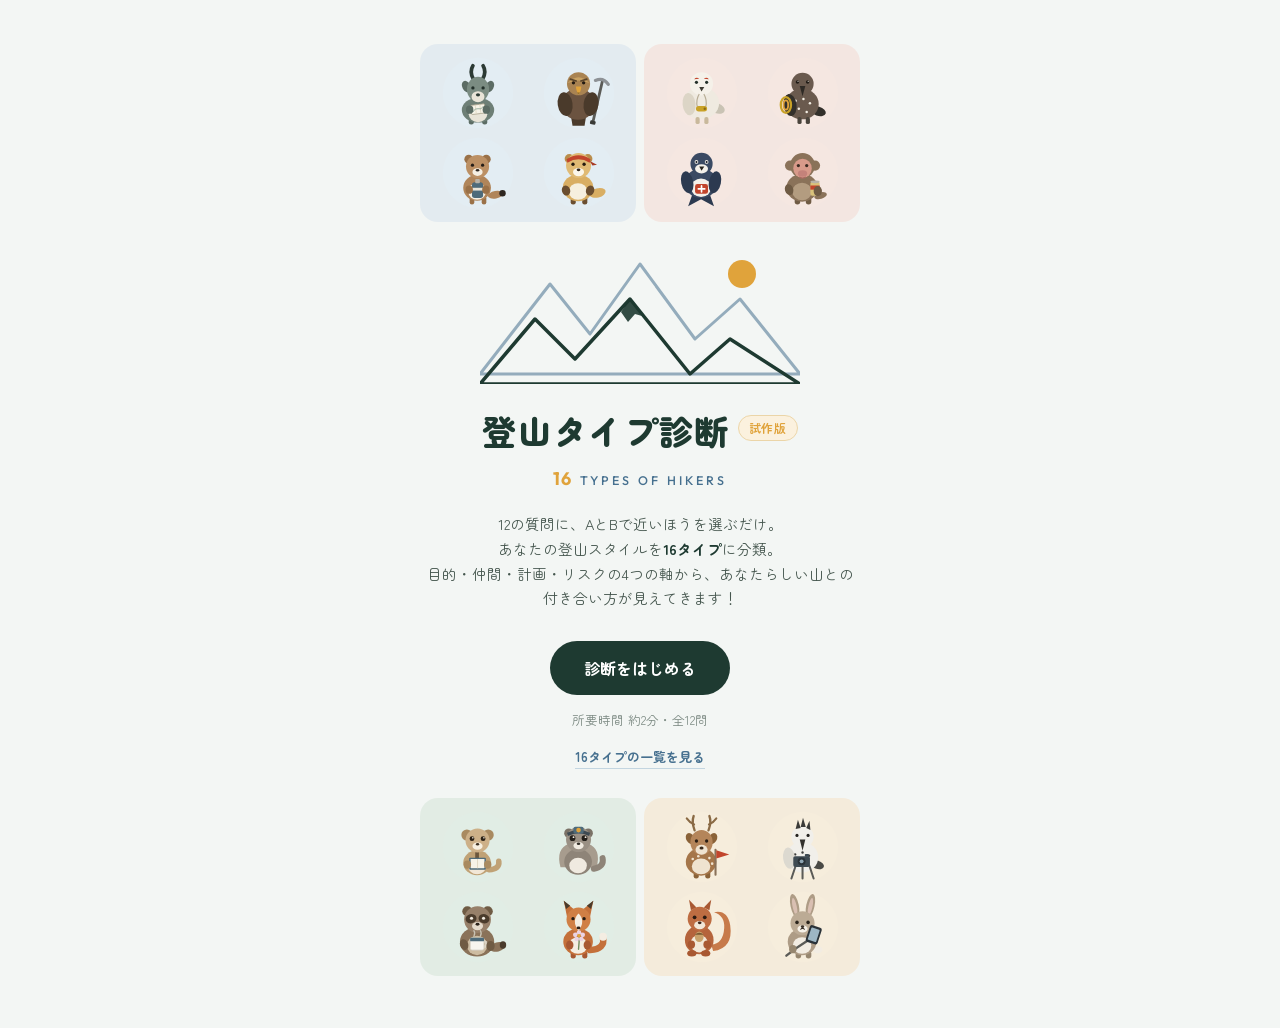
==== commit c7778d27: "Add files via upload" ====
--- a/index.html
+++ b/index.html
@@ -110,12 +110,23 @@
   <!-- ========== 結果画面 ========== -->
   <section id="screen-result" class="screen">
     <div class="result">
-      <p class="result-eyebrow">あなたの登山タイプは</p>
-      <p class="result-code" id="result-code"></p>
-      <div class="result-char" id="result-char"><!-- キャラクター --></div>
-      <h2 class="result-name" id="result-name"></h2>
-      <p class="result-animal" id="result-animal"></p>
-      <p class="result-copy" id="result-copy"></p>
+      <div class="result-hero" id="result-hero">
+        <p class="result-eyebrow">あなたの登山タイプは</p>
+        <p class="result-code" id="result-code"></p>
+        <div class="result-char" id="result-char"><!-- キャラクター --></div>
+        <h2 class="result-animal" id="result-animal"></h2>
+        <p class="result-name" id="result-name"></p>
+        <p class="result-copy" id="result-copy"></p>
+        <div class="result-axtags" id="result-axtags"><!-- 4軸のタグ --></div>
+        <svg class="ridge-cut" viewBox="0 0 400 58" preserveAspectRatio="none" aria-hidden="true">
+          <!-- 奥の稜線 -->
+          <path class="rc-back"
+                d="M0 58 L0 34 L46 20 L88 32 L140 2 L196 30 L238 18 L286 34 L336 8 L376 24 L400 18 L400 58 Z"/>
+          <!-- 手前の稜線（ページ背景と同じ色でくり抜く） -->
+          <path class="rc-front"
+                d="M0 58 L0 46 L54 30 L104 44 L162 18 L214 42 L258 32 L308 46 L358 26 L400 38 L400 58 Z"/>
+        </svg>
+      </div>
 
       <section class="panel">
         <h3 class="panel-title">特徴</h3>
--- a/style.css
+++ b/style.css
@@ -346,33 +346,30 @@
 .result {
   margin: auto 0;
   text-align: center;
-  padding: 28px 0;
+  padding: 0 0 28px;
 }
 .result-eyebrow {
-  font-size: 14px;
-  font-weight: 700;
+  font-size: 12.5px;
+  font-weight: 700;
+  letter-spacing: .08em;
   color: var(--stone);
-  margin-bottom: 14px;
-}
+  margin-bottom: 10px;
+}
+/* コードは記号なので小さく。主役は動物名 */
 .result-code {
   display: inline-block;
   background: var(--pine); /* JSがグループ色に差し替えます */
   color: #fff;
-  font-size: 33px;
-  font-weight: 900;
-  letter-spacing: .2em;
-  line-height: 1.25;
-  padding: 11px 16px 11px 24px;
-  border-radius: 14px;
-  margin-bottom: 16px;
-  box-shadow: var(--shadow-card);
-}
-
-.result-name {
-  font-size: 25px;
-  font-weight: 900;
-  margin-bottom: 10px;
-}
+  font-family: "Outfit", var(--font);
+  font-size: 14px;
+  font-weight: 700;
+  letter-spacing: .18em;
+  line-height: 1;
+  padding: 6px 9px 6px 15px;
+  border-radius: 7px;
+  margin-bottom: 4px;
+}
+
 .result-desc {
   font-size: 14.5px;
   color: #45564e;
@@ -425,17 +422,19 @@
 /* ---------- 小さい画面の微調整 ---------- */
 @media (max-width: 360px) {
   .hero-title { font-size: 29px; }
-  .result-code { font-size: 28px; padding: 10px 14px 10px 21px; }
+  .result-animal { font-size: 31px; }
+  .char-lg { width: 128px; }
 }
 
 
 /* ---------- 結果画面：キャッチコピー ---------- */
 .result-copy {
-  font-size: 16px;
+  font-size: 15px;
   font-weight: 700;
   color: var(--fjord);
-  margin-bottom: 26px;
+  margin: 22px 0 30px;
   padding: 0 8px;
+  line-height: 1.7;
 }
 
 /* ---------- 結果画面：説明パネル ---------- */
@@ -504,15 +503,22 @@
    キャラクター
    ========================================================= */
 .char { display: block; width: 100%; height: auto; }
-.char-lg { width: 168px; margin: 0 auto; }
+.char-lg { width: 142px; margin: 0 auto; }
 .char-sm { width: 62px; flex-shrink: 0; }
 
-.result-char { margin: 2px 0 6px; }
+.result-char { margin: 6px 0 2px; }
 .result-animal {
+  font-size: 36px;
+  font-weight: 900;
+  letter-spacing: .06em;
+  line-height: 1.3;
+  margin-bottom: 2px;
+}
+.result-name {
   font-size: 13.5px;
   font-weight: 700;
+  letter-spacing: .04em;
   color: var(--stone);
-  margin-bottom: 12px;
 }
 
 /* 相性欄はキャラクターを左に並べる */
@@ -548,7 +554,31 @@
   border-radius: 18px;
   padding: 12px 8px;
 }
-.cast .char { width: 100%; max-width: 74px; margin: 0 auto; }
+.cast .char {
+  width: 100%;
+  max-width: 74px;
+  margin: 0 auto;
+  /* 開いたときに順番に現れ、そのあとゆっくり上下に揺れる */
+  opacity: 0;
+  animation:
+    castIn .5s cubic-bezier(.2, .7, .3, 1) forwards,
+    castFloat var(--fd, 5.2s) ease-in-out infinite;
+  animation-delay: var(--d, 0s), calc(var(--d, 0s) + .5s);
+}
+
+@keyframes castIn {
+  from { opacity: 0; transform: translateY(10px) scale(.94); }
+  to   { opacity: 1; transform: none; }
+}
+@keyframes castFloat {
+  0%, 100% { transform: translateY(0); }
+  50%      { transform: translateY(-5px); }
+}
+
+/* 動きが苦手な人には出さない */
+@media (prefers-reduced-motion: reduce) {
+  .cast .char { opacity: 1; animation: none; }
+}
 
 /* =========================================================
    16タイプ紹介ページ（types.html）
@@ -578,32 +608,107 @@
 .legend p + p { margin-top: 8px; }
 .legend b { color: var(--pine); }
 
-/* ---- 目次 ---- */
-.type-nav {
+/* ---- 入口：4グループのカード ---- */
+.group-cards { display: grid; gap: 12px; margin-bottom: 8px; }
+.gcard {
+  position: relative;
+  display: block;
+  border-radius: 20px;
+  padding: 16px 16px 14px;
+  text-decoration: none;
+  color: inherit;
+  overflow: hidden;
+}
+.gcard:focus-visible { outline: 3px solid var(--sun); outline-offset: 3px; }
+.gcard-bg {
+  position: absolute;
+  right: 10px;
+  top: -6px;
+  font-size: 64px;
+  font-weight: 900;
+  letter-spacing: .04em;
+  opacity: .13;
+  line-height: 1;
+  pointer-events: none;
+  white-space: nowrap;
+}
+.gcard-head {
+  position: relative;
+  display: flex;
+  align-items: baseline;
+  gap: 10px;
+  flex-wrap: wrap;
+}
+.gcard-name { font-size: 21px; font-weight: 900; letter-spacing: .04em; }
+.gcard-lead { font-size: 13px; font-weight: 700; color: #3d4d46; }
+.gcard-chars {
+  position: relative;
   display: grid;
-  grid-template-columns: repeat(auto-fill, minmax(72px, 1fr));
+  grid-template-columns: repeat(4, 1fr);
+  gap: 4px;
+  margin: 10px 0 8px;
+}
+.gcard-chars svg { width: 100%; height: auto; display: block; }
+.gcard-foot {
+  position: relative;
+  display: flex;
+  justify-content: space-between;
+  align-items: baseline;
   gap: 8px;
-  margin-bottom: 30px;
-}
-.type-nav a {
+  font-size: 11.5px;
+  color: var(--stone);
+}
+.gcard-code { font-family: "Outfit", var(--font); font-weight: 700; letter-spacing: .08em; }
+
+/* ---- 詳細：切り替えタブ ---- */
+.group-tabs {
+  display: grid;
+  grid-template-columns: repeat(4, 1fr);
+  gap: 6px;
+  margin-bottom: 18px;
+  position: sticky;
+  top: 0;
+  z-index: 5;
+  background: var(--birch);
+  padding: 8px 0;
+}
+.gtab {
+  font-family: inherit;
+  border: 1.5px solid var(--line);
+  background: var(--paper);
+  color: var(--stone);
+  border-radius: 14px;
+  padding: 7px 2px 6px;
+  cursor: pointer;
   display: block;
-  text-align: center;
-  text-decoration: none;
-  background: var(--paper);
-  border-radius: 13px;
-  padding: 7px 4px 6px;
-  box-shadow: var(--shadow-card);
-}
-.type-nav a:hover { background: #FBFCFB; }
-.type-nav a:focus-visible { outline: 3px solid var(--sun); outline-offset: 2px; }
-.nav-char { width: 100%; max-width: 58px; margin: 0 auto 2px; }
-.type-nav span {
-  display: block;
-  font-size: 10.5px;
+}
+.gtab.on { border-color: transparent; font-weight: 900; }
+.gtab:focus-visible { outline: 3px solid var(--sun); outline-offset: 2px; }
+.gtab-char { width: 100%; max-width: 42px; margin: 0 auto 1px; display: block; }
+.gtab-name { font-size: 11.5px; font-weight: 700; display: block; }
+
+/* ---- 詳細：グループの大見出し ---- */
+.group-hero {
+  position: relative;
+  border-radius: 20px;
+  padding: 20px 18px 18px;
+  margin-bottom: 18px;
+  overflow: hidden;
+}
+.gh-bg {
+  position: absolute;
+  right: 8px;
+  top: -10px;
+  font-size: 82px;
   font-weight: 900;
-  letter-spacing: .1em;
-  color: var(--pine);
-}
+  letter-spacing: .04em;
+  opacity: .14;
+  line-height: 1;
+  white-space: nowrap;
+}
+.gh-name { position: relative; font-size: 26px; font-weight: 900; letter-spacing: .05em; }
+.gh-lead { position: relative; font-size: 14px; font-weight: 700; color: #3d4d46; margin-top: 3px; }
+.gh-axis { position: relative; font-size: 11.5px; color: var(--stone); margin-top: 7px; }
 
 /* ---- 各タイプ ---- */
 .type-item {
@@ -627,8 +732,8 @@
   border-radius: 5px;
   padding: 2px 9px;
 }
-.ti-name { font-size: 19px; font-weight: 900; margin-top: 6px; line-height: 1.4; }
-.tc-animal { font-size: 12px; font-weight: 700; color: var(--stone); margin-top: 2px; }
+.ti-name { font-size: 21px; font-weight: 900; margin-top: 6px; line-height: 1.35; }
+.tc-type { font-size: 12.5px; font-weight: 700; color: var(--stone); margin-top: 3px; }
 .tc-copy { font-size: 13.5px; font-weight: 700; color: var(--fjord); margin-top: 6px; line-height: 1.6; }
 
 /* 4軸の内訳 */
@@ -685,7 +790,9 @@
 .type-item .match-label,
 .type-item .match-name,
 .type-item .match-why { display: block; }
-.type-item .match-name { margin: 3px 0; font-size: 15px; }
+.type-item .match-name { margin: 3px 0 1px; font-size: 15px; }
+.match-type { font-size: 11.5px; font-weight: 700; color: var(--stone); }
+.type-item .match-type { display: block; margin-bottom: 2px; }
 .type-item .match-code { margin-right: 8px; }
 
 .list-foot { text-align: center; margin-top: 32px; }
@@ -702,36 +809,57 @@
 .match-link:focus-visible { outline: 3px solid var(--sun); outline-offset: 2px; }
 
 /* =========================================================
-   紹介ページ：4軸と4グループの解説
+   紹介ページ：4軸の解説（左右対比）
    ========================================================= */
-.axis-table { margin-top: 12px; }
-.ax-row {
-  display: flex;
-  gap: 12px;
-  padding: 11px 0;
-  border-top: 1px solid var(--line);
-}
-.ax-row:first-child { border-top: none; padding-top: 4px; }
+.axis-table { margin-top: 16px; }
+.ax-item { padding: 14px 0; border-top: 1px solid var(--line); }
+.ax-item:first-child { border-top: none; padding-top: 4px; }
+
+.ax-head { display: flex; align-items: center; gap: 8px; margin-bottom: 9px; }
 .ax-pos {
-  flex-shrink: 0;
-  width: 58px;
-  font-size: 11.5px;
-  font-weight: 700;
+  font-family: "Outfit", var(--font);
+  font-size: 10px;
+  font-weight: 700;
+  letter-spacing: .06em;
   color: var(--stone);
-  padding-top: 3px;
-}
-.ax-main { flex: 1; min-width: 0; }
-.ax-title { font-size: 14px; font-weight: 900; line-height: 1.5; }
-.ax-pair { font-size: 13.5px; margin-top: 2px; color: #3d4d46; }
-.ax-pair b {
-  font-weight: 900;
+  background: #F0F3F1;
+  border-radius: 4px;
+  padding: 2px 6px;
+}
+.ax-name { font-size: 13.5px; font-weight: 900; }
+
+.ax-pair { display: flex; align-items: stretch; gap: 9px; }
+.ax-side {
+  flex: 1;
+  min-width: 0;
+  text-align: center;
+  border-radius: 12px;
+  padding: 9px 6px 8px;
+}
+.ax-side.l { background: #EAF0EC; }
+.ax-side.r { background: #EAF0F5; }
+.ax-ltr {
+  font-family: "Outfit", var(--font);
+  font-size: 17px;
+  font-weight: 700;
+  line-height: 1;
+  display: inline-block;
+  border-radius: 6px;
+  padding: 4px 9px;
   color: #fff;
-  background: var(--pine);
-  border-radius: 4px;
-  padding: 0 5px;
-  margin-right: 2px;
-}
-.ax-memo { font-size: 12.5px; color: var(--stone); margin-top: 3px; line-height: 1.7; }
+}
+.ax-side.l .ax-ltr { background: var(--pine); }
+.ax-side.r .ax-ltr { background: var(--fjord); }
+.ax-word { font-size: 12.5px; font-weight: 700; margin-top: 6px; line-height: 1.4; }
+.ax-side.l .ax-word { color: var(--pine); }
+.ax-side.r .ax-word { color: #2E4B60; }
+.ax-vs { align-self: center; font-size: 10.5px; color: #C3CFC8; font-weight: 700; }
+
+.ax-bar { display: flex; height: 5px; border-radius: 999px; overflow: hidden; margin-top: 9px; }
+.ax-bar i { flex: 1; }
+.ax-bar i:first-child { background: var(--pine); }
+.ax-bar i:last-child { background: var(--fjord); }
+.ax-memo { font-size: 12px; color: var(--stone); margin-top: 8px; line-height: 1.7; text-align: center; }
 
 .group-table { display: grid; gap: 8px; margin-top: 12px; }
 .gr-row {
@@ -750,35 +878,110 @@
 .gr-lead { font-size: 12.5px; color: #3d4d46; }
 .gr-axis { font-size: 11.5px; color: var(--stone); flex-basis: 100%; }
 
-/* グループの見出し */
-.group-head {
-  display: flex;
-  align-items: baseline;
-  gap: 10px;
-  flex-wrap: wrap;
-  margin: 30px 0 12px;
-  padding-left: 12px;
-  border-left: 5px solid var(--pine);
-  scroll-margin-top: 12px;
-}
-.group-head:first-child { margin-top: 6px; }
-.gh-name { font-size: 19px; font-weight: 900; letter-spacing: .03em; }
-.gh-axis { font-size: 12px; font-weight: 700; color: var(--stone); }
-
-/* 目次をグループごとに */
-.type-nav { display: block; margin-bottom: 26px; }
-.nav-set { margin-bottom: 14px; }
-.nav-label { font-size: 12px; font-weight: 900; margin-bottom: 5px; padding-left: 2px; }
-.nav-row {
+.legend-plain { margin-bottom: 14px; }
+
+/* =========================================================
+   結果画面：ヒーロー帯と波の区切り
+   ========================================================= */
+.result-hero {
+  position: relative;
+  /* 画面の端まで、上は最上部まで広げる */
+  margin: calc(-1 * max(20px, env(safe-area-inset-top))) -20px 0;
+  padding: calc(30px + max(20px, env(safe-area-inset-top))) 20px 74px;
+  overflow: hidden;
+  background: #E9EEF1;        /* JSがグループの淡色に差し替えます */
+}
+/* 帯の下端を稜線で切る。奥は濃い山影、手前はページ背景でくり抜く */
+.result-hero .ridge-cut {
+  position: absolute;
+  left: 0;
+  right: 0;
+  bottom: -1px;
+  width: 100%;
+  height: 58px;
+  display: block;
+}
+.rc-back { fill: rgba(30, 58, 49, .13); }
+.rc-front { fill: var(--birch); }
+.result-hero .result-copy { margin-bottom: 0; }
+
+/* 4軸のタグ */
+.result-axtags {
   display: grid;
-  grid-template-columns: repeat(4, 1fr);
-  gap: 7px;
-}
-.nav-row a {
-  display: block;
-  text-align: center;
-  text-decoration: none;
-  border-radius: 13px;
-  padding: 7px 4px 6px;
-}
-.nav-row a:focus-visible { outline: 3px solid var(--sun); outline-offset: 2px; }
+  grid-template-columns: repeat(2, auto);
+  justify-content: center;
+  gap: 6px;
+  margin-top: 20px;
+}
+@media (min-width: 460px) {
+  .result-axtags { grid-template-columns: repeat(4, auto); }
+}
+.axtag {
+  font-size: 11.5px;
+  font-weight: 500;
+  border-radius: 999px;
+  padding: 4px 12px 4px 9px;
+  background: rgba(255, 255, 255, .72);
+  line-height: 1.5;
+}
+.axtag b {
+  font-family: "Outfit", var(--font);
+  font-weight: 700;
+  font-size: 12.5px;
+  margin-right: 5px;
+}
+.axtag.s-a { color: #2b463c; }
+.axtag.s-a b { color: var(--pine); }
+.axtag.s-b { color: #2E4B60; }
+.axtag.s-b b { color: var(--fjord); }
+
+/* パネルの見出しを中央揃えに */
+.panel { text-align: center; }
+.panel-title {
+  display: inline-block;
+  font-size: 13px;
+  font-weight: 900;
+  letter-spacing: .14em;
+  margin: 0 0 12px;
+  padding: 0 0 6px;
+  border-left: none;
+  border-bottom: 2.5px solid var(--pine);
+  line-height: 1.4;
+}
+.panel-caution .panel-title { border-bottom-color: var(--sun); }
+.panel-body { text-align: left; }
+.axes { text-align: left; }
+
+/* =========================================================
+   結果画面：順番に現れる演出
+   ========================================================= */
+.result > *,
+.result-hero > *:not(.wave) { opacity: 0; }
+
+.result.reveal > *,
+.result.reveal .result-hero > *:not(.wave) {
+  animation: resIn .5s cubic-bezier(.2, .7, .3, 1) forwards;
+  animation-delay: calc(var(--i, 0) * .12s);
+}
+.result.reveal .result-char {
+  animation: resPop .55s cubic-bezier(.2, 1.3, .4, 1) forwards;
+  animation-delay: calc(var(--i, 0) * .12s);
+}
+.result.reveal .result-hero { opacity: 1; animation: none; }
+
+@keyframes resIn {
+  from { opacity: 0; transform: translateY(12px); }
+  to   { opacity: 1; transform: none; }
+}
+@keyframes resPop {
+  from { opacity: 0; transform: scale(.82); }
+  to   { opacity: 1; transform: none; }
+}
+
+@media (prefers-reduced-motion: reduce) {
+  .result > *,
+  .result-hero > *:not(.wave) { opacity: 1; }
+  .result.reveal > *,
+  .result.reveal .result-hero > *:not(.wave),
+  .result.reveal .result-char { animation: none; }
+}
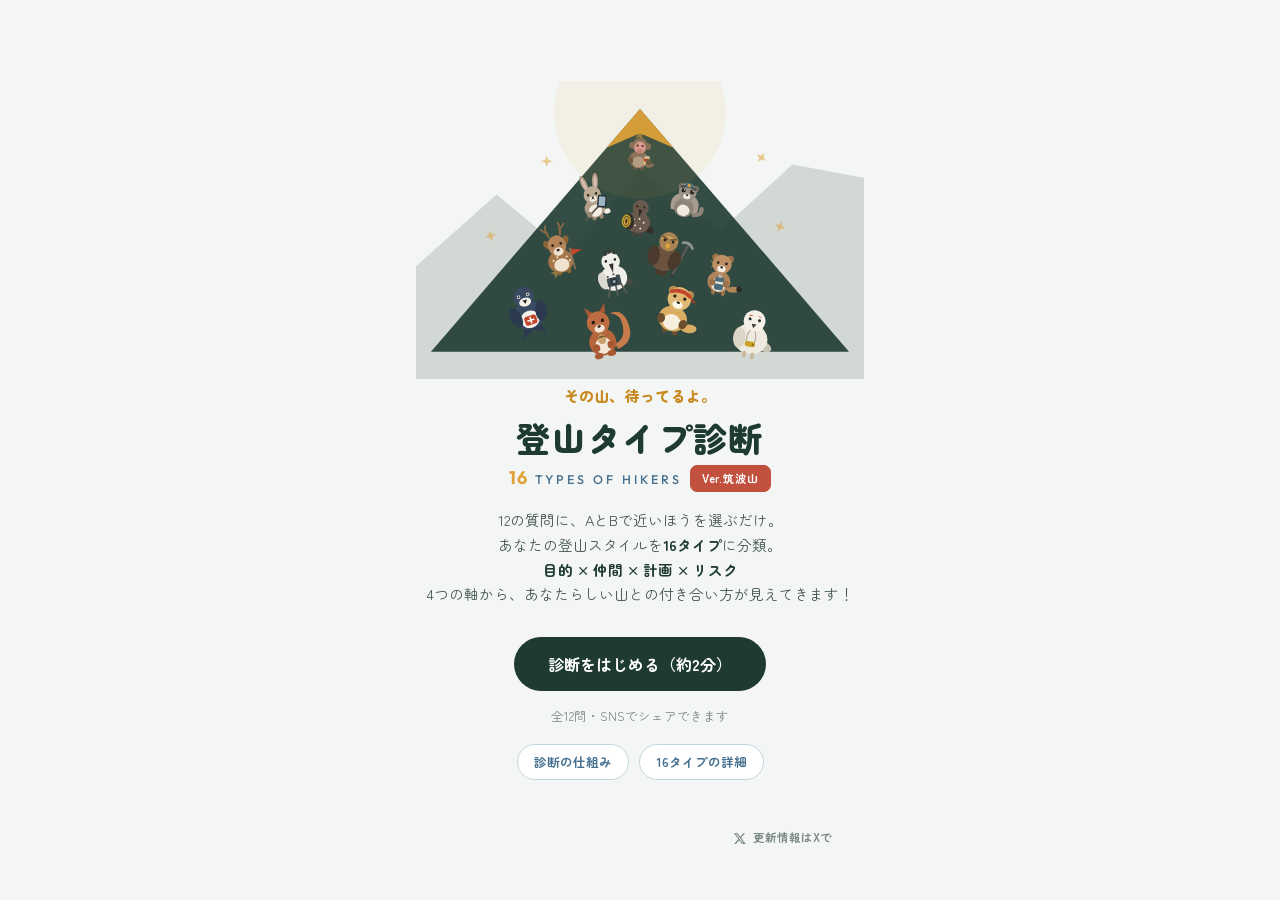
==== commit 7b41b379: "Add files via upload" ====
--- a/index.html
+++ b/index.html
@@ -4,16 +4,16 @@
 <meta charset="UTF-8">
 <meta name="viewport" content="width=device-width, initial-scale=1.0, viewport-fit=cover">
 <title>登山タイプ診断｜16 TYPES OF HIKERS</title>
-<meta name="description" content="12の質問であなたの登山スタイルを16タイプに診断。目的・仲間・計画・リスクの4つの軸から、あなたらしい山との付き合い方が見えてきます。">
+<meta name="description" content="13の質問であなたの登山スタイルを16タイプに診断。目的・仲間・計画・リスクの4つの軸から、あなたらしい山との付き合い方が見えてきます。">
 
 <!-- ========== SNSシェア用（OGP） ==========
      公開URLが変わったら og:url と og:image の2か所を書き換えてください -->
 <meta property="og:type" content="website">
 <meta property="og:site_name" content="登山タイプ診断">
 <meta property="og:title" content="登山タイプ診断｜16 TYPES OF HIKERS">
-<meta property="og:description" content="12の質問で、あなたの登山スタイルを16タイプに分類。目的・仲間・計画・リスクの4軸で診断します。">
-<meta property="og:url" content="https://mountain-mbti.vercel.app/">
-<meta property="og:image" content="https://mountain-mbti.vercel.app/og.png">
+<meta property="og:description" content="14の質問で、あなたの登山スタイルを16タイプに分類。目的・仲間・計画・リスクの4軸で診断します。">
+<meta property="og:url" content="https://yamatype16.vercel.app/">
+<meta property="og:image" content="https://yamatype16.vercel.app/og.png">
 <meta property="og:image:width" content="1200">
 <meta property="og:image:height" content="630">
 <meta property="og:image:alt" content="登山タイプ診断 16 TYPES OF HIKERS">
@@ -21,15 +21,23 @@
 
 <meta name="twitter:card" content="summary_large_image">
 <meta name="twitter:title" content="登山タイプ診断｜16 TYPES OF HIKERS">
-<meta name="twitter:description" content="12の質問で、あなたの登山スタイルを16タイプに分類。">
-<meta name="twitter:image" content="https://mountain-mbti.vercel.app/og.png">
+<meta name="twitter:description" content="14の質問で、あなたの登山スタイルを16タイプに分類。">
+<meta name="twitter:image" content="https://yamatype16.vercel.app/og.png">
 
 <meta name="theme-color" content="#1E3A31">
-<link rel="canonical" href="https://mountain-mbti.vercel.app/">
+<link rel="canonical" href="https://yamatype16.vercel.app/">
 <link rel="preconnect" href="https://fonts.googleapis.com">
 <link rel="preconnect" href="https://fonts.gstatic.com" crossorigin>
 <link href="https://fonts.googleapis.com/css2?family=Outfit:wght@500;700&family=Zen+Maru+Gothic:wght@400;500;700;900&display=swap" rel="stylesheet">
 <link rel="stylesheet" href="style.css">
+<!-- Google Analytics -->
+<script async src="https://www.googletagmanager.com/gtag/js?id=G-V6124DLH2P"></script>
+<script>
+  window.dataLayer = window.dataLayer || [];
+  function gtag(){ dataLayer.push(arguments); }
+  gtag("js", new Date());
+  gtag("config", "G-V6124DLH2P");
+</script>
 </head>
 <body>
 
@@ -38,61 +46,110 @@
   <!-- ========== スタート画面 ========== -->
   <section id="screen-start" class="screen is-active">
     <div class="hero">
-      <div class="cast" id="cast-top"><!-- 孤峰・稜線 --></div>
-      <svg class="hero-mountains" viewBox="0 0 320 140" aria-hidden="true">
-        <path class="mt back" d="M0 130 L70 40 L110 90 L160 20 L215 95 L260 55 L320 130 Z"/>
-        <path class="mt front" d="M0 140 L55 75 L95 115 L150 55 L210 130 L250 95 L320 140 Z"/>
-        <circle class="sun" cx="262" cy="30" r="14"/>
-        <path class="snow" d="M150 55 L162 72 L155 70 L148 78 L141 68 Z"/>
-      </svg>
-      <h1 class="hero-title">登山タイプ診断<span class="beta">試作版</span></h1>
-      <p class="hero-en"><b>16</b> TYPES OF HIKERS</p>
+      <div class="cluster-wrap" id="cluster-wrap"><!-- 16タイプが山に集合したイラスト --></div>
+      <p class="hook">その山、待ってるよ。</p>
+      <h1 class="hero-title">登山タイプ診断</h1>
+      <p class="hero-en-row">
+        <span class="hero-en"><b>16</b> TYPES OF HIKERS</span>
+        <span class="ver-badge">Ver.筑波山</span>
+      </p>
       <p class="hero-lead">
-        12の質問に、AとBで近いほうを選ぶだけ。<br>
+        <span id="lead-count">14</span>の質問に、AとBで近いほうを選ぶだけ。<br>
         あなたの登山スタイルを<strong>16タイプ</strong>に分類。<br>
-        目的・仲間・計画・リスクの4つの軸から、あなたらしい山との付き合い方が見えてきます！
+        <strong>目的 × 仲間 × 計画 × リスク</strong><br>
+        4つの軸から、あなたらしい山との付き合い方が見えてきます！
       </p>
-      <button class="btn btn-primary" id="btn-start">診断をはじめる</button>
-      <p class="hero-note">所要時間 約2分・全12問</p>
-      <p class="hero-link"><a href="types.html">16タイプの一覧を見る</a></p>
-      <div class="cast" id="cast-bottom"><!-- 静林・陽だまり --></div>
-    </div>
-  </section>
+      <button class="btn btn-primary" id="btn-start">診断をはじめる（約2分）</button>
+      <p class="hero-note">全<span id="note-count">14</span>問・SNSでシェアできます</p>
+      <p class="hero-link">
+        <a href="about.html">診断の仕組み</a>
+        <a href="types.html?g=PS">16タイプの詳細</a>
+      </p>
+    </div>
+      <footer class="site-foot">
+      <a href="https://x.com/yamastateofmind" target="_blank" rel="noopener">
+      <svg viewBox="0 0 24 24" aria-hidden="true"><path fill="currentColor" d="M18.9 2.3h3.4l-7.4 8.5L23.6 22h-6.8l-5.3-7-6.1 7H2l7.9-9.1L1.6 2.3h7l4.8 6.4zM17.7 20h1.9L7.4 4.2H5.4z"/></svg>
+      更新情報はXで
+    </a>
+    </footer>
+</section>
 
   <!-- ========== 質問画面 ========== -->
   <section id="screen-quiz" class="screen">
     <header class="quiz-header">
       <div class="climb" id="progress-bar-wrap" role="progressbar"
            aria-label="登頂までの進み具合" aria-valuemin="0" aria-valuemax="12" aria-valuenow="0">
-        <svg class="climb-svg" viewBox="0 0 340 50">
+        <svg class="climb-svg" viewBox="0 -16 340 68">
+          <!-- 遊び心：Midpointの手前は木、その先は岩をちらす（背景の飾り・進捗には無関係） -->
+          <g class="deco-tree" transform="translate(40 50)">
+            <path d="M0 -8 L4 -1 L1.5 -1 L5 5 L-5 5 L-1.5 -1 L-4 -1 Z"/>
+            <rect x="-1" y="5" width="2" height="3"/>
+          </g>
+          <g class="deco-tree" transform="translate(75 46.7) scale(.85)">
+            <path d="M0 -8 L4 -1 L1.5 -1 L5 5 L-5 5 L-1.5 -1 L-4 -1 Z"/>
+            <rect x="-1" y="5" width="2" height="3"/>
+          </g>
+          <g class="deco-tree" transform="translate(110 43) scale(1.05)">
+            <path d="M0 -8 L4 -1 L1.5 -1 L5 5 L-5 5 L-1.5 -1 L-4 -1 Z"/>
+            <rect x="-1" y="5" width="2" height="3"/>
+          </g>
+          <g class="deco-tree" transform="translate(140 40) scale(.9)">
+            <path d="M0 -8 L4 -1 L1.5 -1 L5 5 L-5 5 L-1.5 -1 L-4 -1 Z"/>
+            <rect x="-1" y="5" width="2" height="3"/>
+          </g>
+          <g class="deco-rock" transform="translate(215 35.5)">
+            <path d="M-5 3 L-3 -2 L1 -3 L5 0 L4 3 L-2 4 Z"/>
+          </g>
+          <g class="deco-rock" transform="translate(250 31) scale(1.15)">
+            <path d="M-5 3 L-3 -2 L1 -3 L5 0 L4 3 L-2 4 Z"/>
+          </g>
+          <g class="deco-rock" transform="translate(285 26.3) scale(.9)">
+            <path d="M-5 3 L-3 -2 L1 -3 L5 0 L4 3 L-2 4 Z"/>
+          </g>
+
           <!-- 登山道（未踏） -->
           <path id="climb-path" class="climb-route"
-                d="M14 44 L150 30 L190 31 L317 14"/>
+                d="M14 46 L150 32 L190 33 L317 16"/>
           <!-- 登山道（歩いた分） -->
           <path id="climb-progress" class="climb-done"
-                d="M14 44 L150 30 L190 31 L317 14"/>
-
-          <!-- 五合目の道標 -->
+                d="M14 46 L150 32 L190 33 L317 16"/>
+
+          <!-- 登山口の看板 -->
+          <g id="sign-start" class="sign passed">
+            <path class="pole" d="M14 46 L14 38"/>
+            <rect class="board" x="1" y="28" width="26" height="10" rx="3"/>
+            <text class="board-text" x="14" y="35.3">Start</text>
+            <circle class="node" cx="14" cy="46" r="4.6"/>
+          </g>
+
+          <!-- 中間地点の旗 -->
           <g id="sign-mid" class="sign">
-            <path class="pole" d="M170 30.4 L170 24"/>
-            <rect class="board" x="143" y="14" width="54" height="10" rx="3"/>
-            <text class="board-text" x="170" y="21.4">5th Station</text>
-          </g>
-
-          <!-- 山頂の道標 -->
+            <path class="pole" d="M170 32.6 L170 20"/>
+            <path class="flag" d="M170 20 L186 24 L170 28 Z"/>
+            <text class="flag-text" x="170" y="17">Midpoint</text>
+            <circle class="node" cx="170" cy="32.6" r="4.2"/>
+          </g>
+
+          <!-- 山頂の旗 -->
           <g id="sign-peak" class="sign">
-            <path class="pole" d="M317 14 L317 11"/>
-            <rect class="board" x="298" y="1" width="38" height="10" rx="3"/>
-            <text class="board-text" x="317" y="8.4">Peak!</text>
-          </g>
-
-          <!-- 登山口 -->
-          <circle class="climb-start" cx="14" cy="44" r="6.5"/>
+            <path class="pole" d="M317 16 L317 -4"/>
+            <path class="flag" d="M317 -4 L334 0 L317 4 Z"/>
+            <text class="flag-text" x="317" y="-7">Summit!</text>
+            <circle class="node" cx="317" cy="16" r="4.6"/>
+          </g>
+
           <!-- 現在地 -->
-          <circle id="climb-marker" class="climb-marker" cx="14" cy="44" r="4.5"/>
+          <circle id="climb-marker" class="climb-marker" cx="14" cy="46" r="5"/>
+
+          <!-- 山頂のキラキラ（最後の質問に答えた瞬間だけ出す） -->
+          <g id="summit-spark" class="summit-spark" transform="translate(317 0)">
+            <path transform="translate(-16,-14) rotate(0)"  d="M0 -6 L1.6 -1.6 L6 0 L1.6 1.6 L0 6 L-1.6 1.6 L-6 0 L-1.6 -1.6 Z"/>
+            <path transform="translate(12,-16) rotate(30)" d="M0 -5 L1.3 -1.3 L5 0 L1.3 1.3 L0 5 L-1.3 1.3 L-5 0 L-1.3 -1.3 Z"/>
+            <path transform="translate(-4,-20) rotate(60)" d="M0 -4.5 L1.2 -1.2 L4.5 0 L1.2 1.2 L0 4.5 L-1.2 1.2 L-4.5 0 L-1.2 -1.2 Z"/>
+          </g>
 
           <!-- 残り問数 -->
-          <text class="climb-count" x="337" y="46"><tspan id="progress-count">0</tspan> / 12</text>
+          <text class="climb-count" x="337" y="48"><tspan id="progress-count">0</tspan> / <tspan id="progress-total">14</tspan></text>
         </svg>
       </div>
     </header>
@@ -111,21 +168,44 @@
   <section id="screen-result" class="screen">
     <div class="result">
       <div class="result-hero" id="result-hero">
+        <div class="secret-spark" id="secret-spark" hidden>
+          <i style="left:6%;top:16%"></i><i style="left:88%;top:11%"></i>
+          <i style="left:13%;top:52%"></i><i style="left:92%;top:47%"></i><i style="left:50%;top:3%"></i>
+        </div>
+        <p class="secret-badge" id="secret-badge" hidden>SECRET！</p>
+        <p class="secret-lead" id="secret-lead" hidden>めったに出会えないタイプです</p>
         <p class="result-eyebrow">あなたの登山タイプは</p>
-        <p class="result-code" id="result-code"></p>
-        <div class="result-char" id="result-char"><!-- キャラクター --></div>
-        <h2 class="result-animal" id="result-animal"></h2>
-        <p class="result-name" id="result-name"></p>
-        <p class="result-copy" id="result-copy"></p>
+        <div class="result-row">
+          <div class="result-char" id="result-char"><!-- キャラクター --></div>
+          <div class="result-txt">
+            <h2 class="result-animal" id="result-animal"></h2>
+            <p class="result-name" id="result-name"></p>
+            <p class="result-copy" id="result-copy"></p>
+          </div>
+        </div>
+        <p class="result-id">
+          <span class="result-code" id="result-code"></span>
+          <span class="result-group" id="result-group"></span>
+        </p>
         <div class="result-axtags" id="result-axtags"><!-- 4軸のタグ --></div>
+        <p class="result-item" id="result-item"></p>
+        <p class="secret-note" id="secret-note" hidden></p>
         <svg class="ridge-cut" viewBox="0 0 400 58" preserveAspectRatio="none" aria-hidden="true">
-          <!-- 奥の稜線 -->
           <path class="rc-back"
                 d="M0 58 L0 34 L46 20 L88 32 L140 2 L196 30 L238 18 L286 34 L336 8 L376 24 L400 18 L400 58 Z"/>
-          <!-- 手前の稜線（ページ背景と同じ色でくり抜く） -->
           <path class="rc-front"
                 d="M0 58 L0 46 L54 30 L104 44 L162 18 L214 42 L258 32 L308 46 L358 26 L400 38 L400 58 Z"/>
         </svg>
+      </div>
+
+      <div class="share-cta-wrap">
+        <button class="share-cta" id="btn-cta" type="button" aria-label="結果をシェア">
+          <span class="share-cta-char" id="cta-char"><!-- キャラクター --></span>
+          <span class="share-cta-txt">
+            <span class="share-cta-main">結果をシェア</span>
+            <span class="share-cta-sub">SHARE YOUR TYPE!</span>
+          </span>
+        </button>
       </div>
 
       <section class="panel">
@@ -138,25 +218,88 @@
         <p class="panel-body" id="result-caution"></p>
       </section>
 
-      <div class="axes" id="result-axes"><!-- 4軸バー --></div>
+      <div class="axes">
+        <div class="axes-title-wrap"><h3 class="panel-title">4軸のスコア</h3></div>
+        <div id="result-axes"><!-- 4軸バー --></div>
+      </div>
+
+      <section class="panel">
+        <h3 class="panel-title">このタイプにおすすめの山</h3>
+        <div class="mt-row" id="result-mountains"><!-- おすすめ3座 --></div>
+        <p class="mt-note" id="result-mt-note" hidden></p>
+      </section>
 
       <section class="panel">
         <h3 class="panel-title">一緒に登ると面白い相手</h3>
-        <div id="result-match"><!-- 相性2件 --></div>
+        <div class="match-row" id="result-match"><!-- 相性3件 --></div>
       </section>
 
       <div class="result-actions">
-        <a class="btn btn-share" id="btn-share" href="#" target="_blank" rel="noopener">
-          <svg viewBox="0 0 24 24" width="18" height="18" aria-hidden="true"><path fill="currentColor" d="M18.9 2H22l-6.8 7.8L23.2 22h-6.3l-4.9-6.4L6.4 22H3.2l7.3-8.3L1.6 2H8l4.4 5.9L18.9 2zm-1.1 18h1.7L7.1 3.9H5.3L17.8 20z"/></svg>
-          結果をシェアする
-        </a>
         <button class="btn btn-ghost" id="btn-retry">もう一度診断する</button>
-        <p class="hero-link"><a href="types.html">16タイプすべてを見る</a></p>
-      </div>
-    </div>
+        <p class="hero-link">
+          <a href="types.html?g=PS">16タイプの詳細</a>
+          <a href="about.html">診断の仕組み</a>
+        </p>
+      </div>
+    </div>
+
   </section>
 
 </div>
+
+
+<!-- ========== シェア用モーダル（.screenのtransform対策で.appの外に置く） ========== -->
+<div class="smodal" id="smodal" hidden>
+  <div class="smodal-veil" id="smodal-veil"></div>
+  <div class="smodal-sheet" role="dialog" aria-modal="true" aria-label="結果をシェア">
+    <div class="smodal-grip"></div>
+    <button class="smodal-close" id="smodal-close" type="button" aria-label="閉じる">✕</button>
+    <p class="smodal-title">結果をシェア</p>
+
+    <div class="smodal-pv" id="smodal-pv"><!-- シェア用画像のプレビュー --></div>
+
+    <div class="smodal-acts">
+      <button class="sm-act sm-dl" id="sm-dl" type="button">
+        <svg viewBox="0 0 24 24" fill="none" stroke="currentColor" stroke-width="2" stroke-linecap="round" stroke-linejoin="round" aria-hidden="true">
+          <rect x="3" y="4" width="18" height="16" rx="2.5"/>
+          <circle cx="8.5" cy="9.5" r="1.4" fill="currentColor" stroke="none"/>
+          <path d="M4 16.5 L9 11.5 L13 15 L16.5 11 L20.5 15.5"/>
+        </svg>
+        <span>シェア用画像を表示（別窓）</span>
+      </button>
+      <a class="sm-act sm-x" id="sm-x" href="#" target="_blank" rel="noopener">
+        <svg viewBox="0 0 24 24" aria-hidden="true"><path fill="currentColor" d="M18.9 2h3.1l-6.8 7.8L23.2 22h-6.3l-4.9-6.4L6.4 22H3.2l7.3-8.3L1.6 2H8l4.4 5.9L18.9 2zm-1.1 18h1.7L7.1 3.9H5.3L17.8 20z"/></svg>
+        <span>Xでシェア</span>
+      </a>
+      <a class="sm-act sm-line" id="sm-line" href="#" target="_blank" rel="noopener">
+        <svg viewBox="0 0 24 24" aria-hidden="true"><path fill="currentColor" d="M12 2C6.5 2 2 5.6 2 10.1c0 4 3.6 7.4 8.4 8 .3.1.8.2.9.5.1.3.1.7 0 1l-.1.9c0 .3-.2 1 .9.6 1.1-.5 5.9-3.5 8.1-6 1.5-1.6 2.2-3.3 2.2-5C22.5 5.6 17.5 2 12 2z"/></svg>
+        <span>LINEでシェア</span>
+      </a>
+      <button class="sm-act sm-ig" id="sm-ig" type="button">
+        <svg viewBox="0 0 24 24" fill="none" stroke="currentColor" stroke-width="2" stroke-linecap="round" aria-hidden="true"><rect x="3" y="3" width="18" height="18" rx="5"/><circle cx="12" cy="12" r="4.2"/><circle cx="17.4" cy="6.6" r="1.3" fill="currentColor" stroke="none"/></svg>
+        <span>Instagramでシェア</span>
+      </button>
+      <button class="sm-act sm-copy" id="sm-copy" type="button">
+        <svg viewBox="0 0 24 24" fill="none" stroke="currentColor" stroke-width="2.2" stroke-linecap="round" stroke-linejoin="round" aria-hidden="true"><rect x="8.5" y="8.5" width="11" height="11" rx="2.5"/><path d="M5.5 15.5h-1a2 2 0 0 1-2-2v-9a2 2 0 0 1 2-2h9a2 2 0 0 1 2 2v1"/></svg>
+        <span>リンクをコピー</span>
+      </button>
+    </div>
+
+    <div class="smodal-tease">
+      <div class="tease-silhouettes" id="tease-silhouettes"><!-- シークレットキャラのシルエット --></div>
+      <p class="tease-bubble">16タイプの他にも、<br>隠れたタイプが出るかも。</p>
+    </div>
+    <p class="tease-follow">
+      <a href="https://x.com/yamastateofmind?s=11" target="_blank" rel="noopener">X</a>、
+      <a href="https://yamap.com/users/4159272?name=%E3%82%8A%E3%82%87%E3%83%BC" target="_blank" rel="noopener">YAMAP</a>
+      よかったらフォローお願いします。
+    </p>
+
+    <p class="sm-note">Instagramは直接投稿ができないため、<br>画像を保存してからアプリを開く形になります。</p>
+  </div>
+</div>
+
+<div class="toast" id="toast" role="status"></div>
 
 <script src="data.js"></script>
 <script src="characters.js"></script>
--- a/style.css
+++ b/style.css
@@ -53,6 +53,10 @@
 }
 @media (prefers-reduced-motion: reduce) {
   .screen.is-active, .quiz-page { animation: none !important; }
+  .q-card { opacity: 1; transform: none; animation: none !important; }
+  .dot.selected { animation: none; }
+  .climb-marker.hop { animation: none; }
+  .summit-spark.show { animation: none; opacity: 0; }
 }
 
 /* ---------- ボタン ---------- */
@@ -95,13 +99,6 @@
   text-align: center;
   padding: 24px 0;
 }
-.hero-mountains {
-  width: min(320px, 82%);
-  display: block;
-  margin: 0 auto 18px;
-}
-.hero-mountains .mt.back  { fill: none; stroke: var(--fjord); stroke-width: 3; stroke-linejoin: round; opacity: .55; }
-.hero-mountains .mt.front { fill: none; stroke: var(--pine);  stroke-width: 3.5; stroke-linejoin: round; }
 .hero-mountains .sun  { fill: var(--sun); }
 .hero-mountains .snow { fill: var(--pine); opacity: .9; }
 
@@ -113,8 +110,9 @@
   font-weight: 500;
   letter-spacing: .24em;
   color: var(--fjord);
-  margin-top: -6px;
-  margin-bottom: 18px;
+  line-height: 1.15;
+  margin-top: -2px;   /* タイトルの副題として詰めて寄り添わせる */
+  margin-bottom: 0;
 }
 .hero-en b,
 .list-en b {
@@ -124,29 +122,28 @@
   color: var(--sun);
   margin-right: 2px;
 }
-.list-en { margin-top: 6px; margin-bottom: 8px; }
+.list-en { margin-top: 6px; margin-bottom: 8px; line-height: 1.4; }
 .hero-title {
   font-size: 34px;
   font-weight: 900;
   letter-spacing: .04em;
-  margin-bottom: 10px;
+  margin-bottom: 0;
 }
 .hero-title .beta {
   display: inline-block;
-  vertical-align: 12px;
-  margin-left: 8px;
-  font-size: 12px;
-  font-weight: 700;
-  letter-spacing: .06em;
+  vertical-align: baseline;
+  margin-left: 0;
+  font-family: "Outfit", var(--font);
+  font-size: 11px;
+  font-weight: 500;
+  letter-spacing: .08em;
   color: var(--sun);
   background: #FBF1DE;
   border: 1.5px solid #EBD5A8;
   border-radius: 999px;
   padding: 2px 10px;
 }
-@media (max-width: 380px) {
-  .hero-title .beta { vertical-align: 10px; font-size: 11px; padding: 2px 8px; }
-}
+
 .hero-lead {
   font-size: 14.5px;
   color: #45564e;
@@ -201,10 +198,23 @@
 }
 .climb-marker {
   fill: var(--pine);
-  transition: cx .45s ease, cy .45s ease;
-}
-
-/* 道標 */
+  transition: cx .45s cubic-bezier(.34, 1.56, .64, 1), cy .45s cubic-bezier(.34, 1.56, .64, 1);
+}
+/* 1問答えるごとに、マーカーがぴょんと跳ねながら進む */
+.climb-marker.hop { animation: markerHop .45s cubic-bezier(.34, 1.56, .64, 1); }
+@keyframes markerHop {
+  0%   { transform: translateY(0) scale(1); }
+  40%  { transform: translateY(-9px) scale(1.12); }
+  100% { transform: translateY(0) scale(1); }
+}
+
+/* 遊び心：Midpointの手前は木、その先は岩をちらす（背景の飾り・進捗には無関係） */
+.deco-tree path { fill: var(--pine); }
+.deco-tree rect  { fill: #8B6A4A; }
+.deco-tree, .deco-rock { opacity: .5; }
+.deco-rock path { fill: var(--stone); }
+
+/* 道標（Start / Midpoint / Summit） */
 .sign .pole {
   stroke: var(--line);
   stroke-width: 1.6;
@@ -219,19 +229,56 @@
 }
 .sign .board-text {
   fill: var(--stone);
-  font-family: var(--font);
-  font-size: 7.4px;
-  font-weight: 700;
+  font-family: "Outfit", var(--font);
+  font-size: 6.6px;
+  font-weight: 700;
+  letter-spacing: .04em;
   text-anchor: middle;
   transition: fill .4s ease;
 }
+.sign .flag {
+  fill: var(--line);
+  transition: fill .4s ease;
+}
+.sign .flag-text {
+  fill: var(--stone);
+  font-family: "Outfit", var(--font);
+  font-size: 6.2px;
+  font-weight: 700;
+  letter-spacing: .04em;
+  text-anchor: middle;
+  transition: fill .4s ease;
+}
+/* 道の上の丸。通過すると塗りつぶす */
+.sign .node {
+  fill: var(--paper);
+  stroke: var(--line);
+  stroke-width: 2.2;
+  transition: fill .4s ease, stroke .4s ease;
+}
+
 .sign.passed .pole { stroke: var(--pine); }
 .sign.passed .board { fill: var(--pine); stroke: var(--pine); }
 .sign.passed .board-text { fill: #fff; }
-
-#sign-peak.passed .board { fill: var(--sun); stroke: var(--sun); }
-#sign-peak.passed .board-text { fill: var(--pine); }
+.sign.passed .flag { fill: var(--pine); }
+.sign.passed .flag-text { fill: var(--pine); }
+.sign.passed .node { fill: var(--pine); stroke: var(--pine); }
+
 #sign-peak.passed .pole { stroke: var(--sun); }
+#sign-peak.passed .flag { fill: var(--sun); }
+#sign-peak.passed .flag-text { fill: var(--sun); }
+#sign-peak.passed .node { fill: var(--sun); stroke: var(--sun); }
+
+/* 最後の質問に答えた瞬間だけ、山頂にキラキラを出す */
+.summit-spark { opacity: 0; pointer-events: none; }
+.summit-spark.show { animation: summitPop .9s ease forwards; }
+.summit-spark path { fill: var(--sun); }
+@keyframes summitPop {
+  0%   { opacity: 0; transform: scale(.4); }
+  35%  { opacity: 1; transform: scale(1.15); }
+  60%  { opacity: 1; transform: scale(1); }
+  100% { opacity: 0; transform: scale(1.3); }
+}
 
 .climb-count {
   fill: var(--stone);
@@ -254,6 +301,13 @@
   margin-bottom: 16px;
   border: 2px solid transparent;
   transition: border-color .25s ease;
+  opacity: 0;
+  transform: translateY(14px);
+  animation: cardIn .45s cubic-bezier(.2, .7, .3, 1) forwards;
+  animation-delay: var(--cd, 0s);
+}
+@keyframes cardIn {
+  to { opacity: 1; transform: none; }
 }
 .q-card.is-answered { border-color: transparent; }
 .q-card.needs-answer { border-color: var(--sun); }
@@ -311,6 +365,7 @@
   background: var(--paper);
   cursor: pointer;
   flex-shrink: 0;
+  position: relative;
   transition: transform .15s ease, background .15s ease, border-color .15s ease;
   -webkit-tap-highlight-color: transparent;
 }
@@ -325,7 +380,26 @@
 .dot[data-v="0"], .dot[data-v="1"], .dot[data-v="2"] { border-color: #7FA08F; }
 .dot[data-v="3"], .dot[data-v="4"], .dot[data-v="5"] { border-color: #8FAFC4; }
 
-.dot.selected { transform: scale(1.12); }
+.dot.selected { animation: dotPop .38s cubic-bezier(.34, 1.56, .64, 1) forwards; }
+@keyframes dotPop {
+  0%   { transform: scale(1); }
+  45%  { transform: scale(1.32); }
+  100% { transform: scale(1.14); }
+}
+.dot-ripple {
+  position: absolute;
+  inset: 0;
+  margin: auto;
+  border-radius: 50%;
+  border: 2px solid currentColor;
+  opacity: .6;
+  animation: rippleOut .5s ease-out forwards;
+  pointer-events: none;
+}
+@keyframes rippleOut {
+  from { transform: scale(1);   opacity: .55; }
+  to   { transform: scale(2.1); opacity: 0; }
+}
 .dot[data-v="0"].selected, .dot[data-v="1"].selected, .dot[data-v="2"].selected {
   background: var(--pine); border-color: var(--pine);
 }
@@ -355,6 +429,18 @@
   color: var(--stone);
   margin-bottom: 10px;
 }
+.result-id {
+  display: inline-flex;
+  align-items: center;
+  gap: 8px;
+  margin-bottom: 2px;
+}
+.result-group {
+  font-size: 13px;
+  font-weight: 900;
+  letter-spacing: .06em;
+}
+
 /* コードは記号なので小さく。主役は動物名 */
 .result-code {
   display: inline-block;
@@ -367,7 +453,6 @@
   line-height: 1;
   padding: 6px 9px 6px 15px;
   border-radius: 7px;
-  margin-bottom: 4px;
 }
 
 .result-desc {
@@ -411,7 +496,18 @@
 }
 .axis-bar.side-a { background: var(--pine); }
 .axis-bar.side-b { background: var(--fjord); margin-left: auto; }
-.axis-pct { font-size: 12px; color: var(--stone); margin-top: 3px; }
+/* 勝った側はオーカーで大きく、負けた側は薄く */
+.axis-labels .win { color: var(--pine); font-weight: 700; }
+.axis-labels .lose { color: #B9C6BF; font-weight: 500; }
+.axis-labels b {
+  font-family: "Outfit", var(--font);
+  font-size: 14.5px;
+  font-weight: 700;
+  margin: 0 0 0 6px;
+}
+.axis-labels .win b { color: var(--sun); }
+.axis-labels .lose b { color: #C9D2CC; }
+.axis-labels span:last-child b { margin: 0 6px 0 0; }
 
 .result-actions {
   display: flex;
@@ -432,7 +528,7 @@
   font-size: 15px;
   font-weight: 700;
   color: var(--fjord);
-  margin: 22px 0 30px;
+  margin: 14px 0 4px;
   padding: 0 8px;
   line-height: 1.7;
 }
@@ -459,7 +555,236 @@
   line-height: 1.85;
   color: #3d4d46;
 }
-.panel-caution .panel-title { border-left-color: var(--sun); }
+
+
+/* ---------- 結果画面：大きなシェアボタン ----------
+   「気をつけたいこと」と4軸バーの間。背景色はJSで生息エリアのdeep色を入れる。
+   パネルより狭い幅にして、ボタンらしさを出す */
+.share-cta-wrap { margin: 18px 0; }
+.share-cta {
+  position: relative;
+  display: flex;
+  border: none;
+  align-items: center;
+  width: 76%;
+  height: 64px;
+  margin: 0 auto;
+  cursor: pointer;
+  text-decoration: none;
+  font-family: var(--font);
+  border-radius: var(--radius-btn);
+  color: #FFFFFF;
+  box-shadow: 0 3px 12px rgba(30, 58, 49, .22);
+  padding: 0 18px 0 0;
+  transition: transform .15s ease, box-shadow .15s ease;
+}
+.share-cta:active { transform: scale(.98); box-shadow: 0 2px 6px rgba(30, 58, 49, .25); }
+/* キャラクター：72px固定・背景円なし・-9度。64pxのボタンから上下に少しはみ出す */
+.share-cta .char {
+  width: 72px;
+  height: 72px;
+  flex: none;
+  transform: rotate(-9deg);
+  margin: -10px 2px -6px 8px;
+  filter: drop-shadow(0 2px 3px rgba(30, 58, 49, .18));
+}
+.share-cta-txt {
+  flex: 1;
+  text-align: center;
+  line-height: 1.35;
+  padding-right: 48px;  /* キャラクターの分だけ右に寄るのを戻す */
+}
+.share-cta-main {
+  display: block;
+  font-size: 16.5px;
+  font-weight: 900;
+  letter-spacing: .04em;
+}
+.share-cta-sub {
+  display: block;
+  font-size: 11px;
+  font-weight: 700;
+  opacity: .85;
+  letter-spacing: .06em;
+}
+
+
+/* ---------- シェア用モーダル（ボトムシート） ----------
+   .screenのtransform対策で、マークアップは.appの外に置いてある */
+.smodal {
+  position: fixed;
+  inset: 0;
+  z-index: 100;
+  display: flex;
+  align-items: flex-end;
+  justify-content: center;
+}
+.smodal-veil {
+  position: absolute;
+  inset: 0;
+  background: rgba(20, 34, 29, .55);
+  opacity: 0;
+  transition: opacity .22s ease;
+}
+.smodal.open .smodal-veil { opacity: 1; }
+.smodal-sheet {
+  position: relative;
+  width: 100%;
+  max-width: 430px;
+  max-height: calc(100dvh - 40px);
+  overflow-y: auto;
+  background: var(--paper);
+  border-radius: 22px 22px 0 0;
+  padding: 14px 18px;
+  padding-bottom: max(16px, env(safe-area-inset-bottom));
+  box-shadow: 0 -8px 40px rgba(20, 34, 29, .3);
+  transform: translateY(100%);
+  transition: transform .26s ease;
+}
+.smodal.open .smodal-sheet { transform: none; }
+.smodal-grip {
+  width: 40px;
+  height: 4.5px;
+  border-radius: 999px;
+  background: var(--line);
+  margin: 0 auto 10px;
+}
+.smodal-close {
+  position: absolute;
+  top: 14px;
+  right: 14px;
+  width: 32px;
+  height: 32px;
+  border: none;
+  cursor: pointer;
+  border-radius: 999px;
+  background: #EDF2EF;
+  color: var(--stone);
+  font-size: 15px;
+  line-height: 1;
+  font-family: var(--font);
+}
+.smodal-title {
+  text-align: center;
+  font-size: 15px;
+  font-weight: 900;
+  margin-bottom: 12px;
+}
+/* シェア用画像のプレビュー（縦長9:16） */
+.smodal-pv {
+  width: 176px;
+  margin: 0 auto 12px;
+  border-radius: 12px;
+  overflow: hidden;
+  box-shadow: 0 3px 14px rgba(30, 58, 49, .16);
+}
+.smodal-pv svg { display: block; width: 100%; height: auto; }
+/* アクションボタン */
+.smodal-acts { display: grid; gap: 8px; }
+.sm-act {
+  display: flex;
+  align-items: center;
+  gap: 10px;
+  width: 100%;
+  border: none;
+  cursor: pointer;
+  font-family: var(--font);
+  font-size: 13.5px;
+  font-weight: 700;
+  color: #fff;
+  border-radius: 999px;
+  padding: 11px 16px;
+  text-decoration: none;
+  transition: transform .12s ease;
+}
+.sm-act:active { transform: scale(.98); }
+.sm-act svg { width: 18px; height: 18px; flex: none; }
+.sm-act span { flex: 1; text-align: center; margin-right: 28px; }
+.sm-dl   { background: var(--pine); }
+.sm-x    { background: #0F1419; }
+.sm-line { background: #06C755; }
+.sm-ig   { background: linear-gradient(45deg, #F58529, #DD2A7B 55%, #8134AF); }
+.sm-copy { background: var(--paper); color: var(--pine); border: 1.6px solid var(--line); }
+.sm-note {
+  font-size: 10.5px;
+  color: var(--stone);
+  text-align: center;
+  line-height: 1.6;
+  margin-top: 10px;
+}
+
+/* シークレットキャラの匂わせ（シルエット＋吹き出し） */
+.smodal-tease {
+  margin-top: 10px;
+  padding-top: 10px;
+  border-top: 1px dashed var(--line);
+  display: flex;
+  align-items: center;
+  gap: 10px;
+}
+.tease-silhouettes { display: flex; flex: none; }
+.tease-silhouettes .char {
+  width: 38px; height: 38px;
+  filter: brightness(0) saturate(100%);
+  opacity: .82;
+}
+.tease-silhouettes .char + .char { margin-left: -8px; }
+.tease-silhouettes .spark { width: 10px; height: 10px; color: var(--sun); margin: -4px 0 0 -4px; }
+
+.tease-bubble {
+  position: relative;
+  font-size: 10.5px;
+  color: var(--pine);
+  line-height: 1.6;
+  text-align: left;
+  background: #EDF3EF;
+  border-radius: 12px;
+  padding: 7px 10px;
+}
+.tease-bubble::before {
+  content: "";
+  position: absolute;
+  left: -6px; top: 12px;
+  width: 0; height: 0;
+  border-top: 6px solid transparent;
+  border-bottom: 6px solid transparent;
+  border-right: 7px solid #EDF3EF;
+}
+
+/* X・YAMAPのフォロー案内。目立たせすぎない控えめな文字サイズ */
+.tease-follow {
+  margin-top: 8px;
+  text-align: center;
+  font-size: 10.5px;
+  color: var(--stone);
+  line-height: 1.7;
+}
+.tease-follow a {
+  color: var(--stone);
+  font-weight: 700;
+  text-decoration: none;
+}
+.tease-follow a:hover { text-decoration: underline; }
+
+/* トースト */
+.toast {
+  position: fixed;
+  left: 50%;
+  bottom: 30px;
+  transform: translateX(-50%) translateY(8px);
+  background: var(--pine);
+  color: #fff;
+  font-size: 12.5px;
+  font-weight: 700;
+  border-radius: 999px;
+  padding: 8px 18px;
+  opacity: 0;
+  transition: opacity .2s ease, transform .2s ease;
+  pointer-events: none;
+  z-index: 200;
+}
+.toast.show { opacity: 1; transform: translateX(-50%); }
+
 
 /* ---------- 結果画面：相性 ---------- */
 .match { padding: 13px 0; border-bottom: 1px solid var(--line); }
@@ -497,7 +822,7 @@
 /* ---------- 公開前の一時設定 ----------
    Xシェアボタンを非表示にしています。
    内容が固まって公開する準備ができたら、下の1行を削除してください。 */
-#btn-share { display: none; }
+
 
 /* =========================================================
    キャラクター
@@ -506,13 +831,13 @@
 .char-lg { width: 142px; margin: 0 auto; }
 .char-sm { width: 62px; flex-shrink: 0; }
 
-.result-char { margin: 6px 0 2px; }
+.result-char { margin: 4px 0 10px; }
 .result-animal {
   font-size: 36px;
   font-weight: 900;
   letter-spacing: .06em;
   line-height: 1.3;
-  margin-bottom: 2px;
+  margin: 6px 0 2px;
 }
 .result-name {
   font-size: 13.5px;
@@ -526,58 +851,99 @@
 .match-body { flex: 1; }
 
 /* スタート画面・結果画面から一覧へ */
-.hero-link { margin-top: 16px; font-size: 13px; }
+/* 主ボタンより小さい、枠線のサブボタン */
+.hero-link {
+  margin-top: 18px;
+  display: flex;
+  justify-content: center;
+  flex-wrap: nowrap;
+  gap: 10px;
+}
+.result .hero-link { margin-top: 20px; }
 .hero-link a {
+  display: inline-block;
+  font-size: 12.5px;
+  font-weight: 700;
   color: var(--fjord);
-  font-weight: 700;
   text-decoration: none;
-  border-bottom: 1.5px solid #C3D5E0;
-  padding-bottom: 2px;
-}
-.hero-link a:hover { border-bottom-color: var(--fjord); }
+  background: var(--paper);
+  border: 1.5px solid #C3D5E0;
+  border-radius: 999px;
+  padding: 8px 16px;
+  line-height: 1.4;
+  white-space: nowrap;
+  transition: background .15s, border-color .15s;
+}
+.hero-link a:hover { background: #EDF3F7; border-color: var(--fjord); }
+.hero-link a:focus-visible { outline: 3px solid var(--sun); outline-offset: 2px; }
+.list-foot.hero-link { margin-top: 22px; }
 .hero-link a:focus-visible { outline: 3px solid var(--sun); outline-offset: 3px; }
 
 /* =========================================================
-   スタート画面のキャラクター配置
+   スタート画面：16タイプが山に集合したビジュアル
+   両斜面と山頂に16体を配置し、麓ほど大きく見えるようにしている
    ========================================================= */
-.cast {
-  display: grid;
-  grid-template-columns: repeat(2, 1fr);
-  gap: 8px;
-}
-#cast-top { margin-bottom: 22px; }
-#cast-bottom { margin-top: 30px; }
-.cast-group {
-  display: grid;
-  grid-template-columns: repeat(2, 1fr);
-  gap: 6px 2px;
-  border-radius: 18px;
-  padding: 12px 8px;
-}
-.cast .char {
-  width: 100%;
-  max-width: 74px;
-  margin: 0 auto;
-  /* 開いたときに順番に現れ、そのあとゆっくり上下に揺れる */
+.cluster-wrap { margin: 0 -4px 2px; }
+.cluster-wrap svg { display: block; width: 100%; height: auto; }
+
+/* キャラクター1体ぶんの浮遊アニメーション。
+   位置（translate）は親のgに固定でつけてあるので、ここでは動きだけを扱う。
+   ※ CSSのtransformはSVGのtransform属性を丸ごと上書きしてしまうため、
+     位置指定用のgとアニメーション用のgは必ず分けること */
+.cl-char {
+  transform-origin: center bottom;
   opacity: 0;
   animation:
-    castIn .5s cubic-bezier(.2, .7, .3, 1) forwards,
-    castFloat var(--fd, 5.2s) ease-in-out infinite;
+    clusterIn .5s cubic-bezier(.2, .7, .3, 1) forwards,
+    clusterFloat var(--fd, 4.4s) ease-in-out infinite;
   animation-delay: var(--d, 0s), calc(var(--d, 0s) + .5s);
 }
-
-@keyframes castIn {
-  from { opacity: 0; transform: translateY(10px) scale(.94); }
+@keyframes clusterIn {
+  from { opacity: 0; transform: translateY(10px) scale(.9); }
   to   { opacity: 1; transform: none; }
 }
-@keyframes castFloat {
+@keyframes clusterFloat {
   0%, 100% { transform: translateY(0); }
-  50%      { transform: translateY(-5px); }
+  50%      { transform: translateY(-4px); }
+}
+
+/* トップの一言。ボタン風にせず、控えめな見出しとして */
+.hook {
+  font-size: 15px;
+  font-weight: 900;
+  letter-spacing: .02em;
+  color: #C98A1F;
+  margin: 4px 0 0;
+}
+
+/* 「16 TYPES OF HIKERS」とバージョンを同じ行に並べる */
+.hero-en-row {
+  display: flex;
+  align-items: center;
+  justify-content: center;
+  gap: 8px;
+  margin: -2px 0 16px;
+}
+.hero-en-row .hero-en { margin: 0; }
+
+/* バージョン表示：番号・日付は出さず、山の名前だけをシンプルに。赤みの色で目立たせる。
+   「診断をはじめる」ボタン（丸ピル）と形がかぶらないよう角丸の四角にしている */
+.ver-badge {
+  display: inline-block;
+  font-size: 11.5px;
+  font-weight: 700;
+  letter-spacing: .02em;
+  color: #fff;
+  background: #C1503E;
+  border: 1.5px solid #C1503E;
+  border-radius: 7px;
+  padding: 3px 11px;
 }
 
 /* 動きが苦手な人には出さない */
 @media (prefers-reduced-motion: reduce) {
-  .cast .char { opacity: 1; animation: none; }
+  .cl-char { opacity: 1; animation: none; }
+  .result.reveal .result-char { animation: none; }
 }
 
 /* =========================================================
@@ -717,7 +1083,9 @@
   box-shadow: var(--shadow-card);
   padding: 20px 18px 18px;
   margin-bottom: 18px;
-  scroll-margin-top: 16px;
+  /* 追従するタブの下に隠れないよう、タブの高さぶん余白を取る
+     --tab-h は types.html が実測して設定します */
+  scroll-margin-top: calc(var(--tab-h, 90px) + 14px);
 }
 .ti-head { display: flex; gap: 15px; align-items: center; margin-bottom: 15px; }
 .ti-char { width: 104px; flex-shrink: 0; }
@@ -737,7 +1105,9 @@
 .tc-copy { font-size: 13.5px; font-weight: 700; color: var(--fjord); margin-top: 6px; line-height: 1.6; }
 
 /* 4軸の内訳 */
+  /* コードの行との間隔を広げる */
 .ti-axes {
+  margin-top: 10px;
   display: flex;
   flex-wrap: wrap;
   gap: 6px;
@@ -763,14 +1133,41 @@
   border-left: 4px solid var(--pine);
   line-height: 1.4;
 }
-.ti-caution .ti-label { border-left-color: var(--sun); }
+
 .ti-text { font-size: 13.5px; line-height: 1.85; color: #3d4d46; }
 
+/* 持ちもの（キャッチコピーの下） */
 .ti-item {
+  display: inline-block;
+  font-size: 11.5px;
+  color: var(--stone);
+  background: #F2F5F3;
+  border-radius: 999px;
+  padding: 3px 12px;
+  margin-top: 8px;
+  line-height: 1.6;
+}
+.ti-item b {
+  font-weight: 700;
+  color: #3d4d46;
+  margin-right: 6px;
+}
+
+/* 結果画面の持ちもの */
+.result-item {
+  display: inline-block;
   font-size: 12px;
-  color: var(--stone);
-  padding-top: 12px;
-  border-top: 1px solid var(--line);
+  color: #4a5a52;
+  background: rgba(255, 255, 255, .72);
+  border-radius: 999px;
+  padding: 4px 14px;
+  margin-top: 10px;
+  line-height: 1.6;
+}
+.result-item b {
+  font-weight: 700;
+  color: var(--pine);
+  margin-right: 7px;
 }
 
 /* 紹介ページ内の相性リンク */
@@ -809,76 +1206,200 @@
 .match-link:focus-visible { outline: 3px solid var(--sun); outline-offset: 2px; }
 
 /* =========================================================
-   紹介ページ：4軸の解説（左右対比）
+   仕組みのページ：4軸の解説（左右対比）
    ========================================================= */
-.axis-table { margin-top: 16px; }
-.ax-item { padding: 14px 0; border-top: 1px solid var(--line); }
+.axis-table { margin-top: 14px; }
+.ax-item { padding: 15px 0; border-top: 1px solid #EAEEEB; }
 .ax-item:first-child { border-top: none; padding-top: 4px; }
 
-.ax-head { display: flex; align-items: center; gap: 8px; margin-bottom: 9px; }
-.ax-pos {
+.ax-row { display: flex; align-items: center; gap: 10px; }
+.ax-end { flex-shrink: 0; width: 84px; text-align: center; }
+.ax-ltr {
+  display: block;
+  font-family: "Outfit", var(--font);
+  font-size: 34px;
+  font-weight: 700;
+  line-height: .95;
+}
+.ax-end.l .ax-ltr { color: var(--pine); }
+.ax-end.r .ax-ltr { color: var(--fjord); }
+.ax-word {
+  display: block;
+  font-size: 10.5px;
+  font-weight: 700;
+  margin-bottom: 3px;
+  line-height: 1.35;
+  color: var(--stone);
+}
+.ax-en {
+  display: block;
+  font-family: "Outfit", var(--font);
+  font-size: 9.5px;
+  font-weight: 500;
+  letter-spacing: .04em;
+  color: #A9B5AE;
+  margin-top: 2px;
+}
+.ax-mid { flex: 1; min-width: 0; text-align: center; }
+.ax-title {
+  display: block;
+  font-size: 11px;
+  font-weight: 900;
+  letter-spacing: .14em;
+  color: #3d4d46;
+  margin-bottom: 6px;
+}
+.ax-arrow { display: block; width: 100%; height: 12px; }
+.ax-memo {
+  font-size: 11.5px;
+  color: var(--stone);
+  margin-top: 10px;
+  line-height: 1.65;
+  text-align: center;
+}
+
+/* =========================================================
+   仕組みのページ：4系統のマトリクス
+   ========================================================= */
+.matrix { margin: 8px 0 4px; }
+.mx-axis {
+  font-size: 10.5px;
+  font-weight: 700;
+  letter-spacing: .06em;
+  color: var(--stone);
+  text-align: center;
+  line-height: 1.4;
+}
+/* 軸のアルファベット */
+.mx-axis b {
+  font-family: "Outfit", var(--font);
+  font-size: 17px;
+  font-weight: 700;
+  color: var(--pine);
+  margin-right: 4px;
+  vertical-align: -1px;
+}
+.mx-left b, .mx-bottom b { color: var(--fjord); }
+
+.mx-top { margin-bottom: 6px; }
+.mx-bottom { margin-top: 6px; }
+.mx-mid { display: flex; align-items: stretch; gap: 5px; }
+.mx-left, .mx-right {
+  flex-shrink: 0;
+  align-self: center;
+  width: 17px;
+  writing-mode: vertical-rl;
+  text-orientation: upright;
+  letter-spacing: .04em;
+  line-height: 1.1;
+}
+.mx-left b, .mx-right b {
+  writing-mode: horizontal-tb;
+  display: block;
+  margin: 0 0 3px;
+  text-align: center;
+}
+
+.mx-grid {
+  position: relative;
+  flex: 1;
+  min-width: 0;
+  display: grid;
+  grid-template-columns: repeat(2, 1fr);
+  gap: 7px;
+}
+/* 中央を通る十字の軸線 */
+.mx-cross {
+  position: absolute;
+  inset: -10px;
+  width: calc(100% + 20px);
+  height: calc(100% + 20px);
+  pointer-events: none;
+  z-index: 1;
+  preserveAspectRatio: none;
+}
+
+.mx-cell {
+  position: relative;
+  z-index: 2;
+  display: flex;
+  flex-direction: column;
+  border-radius: 16px;
+  padding: 10px 9px 10px;
+  color: inherit;
+  text-align: left;
+  overflow: hidden;
+  cursor: pointer;
+}
+/* キャラクター1体ずつが個別のリンク */
+.mx-char {
+  display: block;
+  border-radius: 10px;
+  padding: 1px;
+  transition: background .15s;
+}
+.mx-char:hover { background: rgba(255, 255, 255, .55); }
+.mx-char:focus-visible { outline: 3px solid var(--sun); outline-offset: 1px; }
+.mx-char svg { display: block; width: 100%; height: auto; }
+/* 背景に薄く大きく系統名 */
+/* 系統名は薄い大文字のみ。左の2つは左上、右の2つは右上に置く */
+.mx-bg {
+  position: absolute;
+  top: 6px;
+  z-index: 0;
+  font-size: 30px;
+  font-weight: 900;
+  letter-spacing: .02em;
+  line-height: 1.05;
+  opacity: .2;
+  white-space: nowrap;
+  pointer-events: none;
+}
+.mx-l .mx-bg { left: 10px; }
+.mx-r .mx-bg { right: 10px; }
+/* 下段は文字を下に置く */
+.mx-bottom .mx-bg { top: auto; bottom: 6px; }
+.mx-bottom .mx-lead { order: 2; margin-top: 6px; margin-bottom: 34px; }
+.mx-bottom .mx-chars { order: 1; margin-top: 2px; }
+.mx-r { text-align: right; }
+.mx-r .mx-code { text-align: left; }
+.mx-name {
+  position: relative;
+  display: block;
+  font-size: 16px;
+  font-weight: 900;
+  letter-spacing: .04em;
+}
+.mx-lead {
+  position: relative;
+  z-index: 1;
+  display: block;
+  font-size: 10.5px;
+  font-weight: 700;
+  color: #3d4d46;
+  margin-top: 34px;
+  line-height: 1.5;
+  text-wrap: balance;
+}
+.mx-chars {
+  position: relative;
+  z-index: 1;
+  display: grid;
+  grid-template-columns: repeat(2, 1fr);
+  gap: 3px;
+  margin: 8px 0 6px;
+}
+.mx-chars svg { width: 100%; height: auto; display: block; }
+.mx-code {
+  position: relative;
+  display: block;
+  text-align: right;
   font-family: "Outfit", var(--font);
   font-size: 10px;
   font-weight: 700;
-  letter-spacing: .06em;
-  color: var(--stone);
-  background: #F0F3F1;
-  border-radius: 4px;
-  padding: 2px 6px;
-}
-.ax-name { font-size: 13.5px; font-weight: 900; }
-
-.ax-pair { display: flex; align-items: stretch; gap: 9px; }
-.ax-side {
-  flex: 1;
-  min-width: 0;
-  text-align: center;
-  border-radius: 12px;
-  padding: 9px 6px 8px;
-}
-.ax-side.l { background: #EAF0EC; }
-.ax-side.r { background: #EAF0F5; }
-.ax-ltr {
-  font-family: "Outfit", var(--font);
-  font-size: 17px;
-  font-weight: 700;
-  line-height: 1;
-  display: inline-block;
-  border-radius: 6px;
-  padding: 4px 9px;
-  color: #fff;
-}
-.ax-side.l .ax-ltr { background: var(--pine); }
-.ax-side.r .ax-ltr { background: var(--fjord); }
-.ax-word { font-size: 12.5px; font-weight: 700; margin-top: 6px; line-height: 1.4; }
-.ax-side.l .ax-word { color: var(--pine); }
-.ax-side.r .ax-word { color: #2E4B60; }
-.ax-vs { align-self: center; font-size: 10.5px; color: #C3CFC8; font-weight: 700; }
-
-.ax-bar { display: flex; height: 5px; border-radius: 999px; overflow: hidden; margin-top: 9px; }
-.ax-bar i { flex: 1; }
-.ax-bar i:first-child { background: var(--pine); }
-.ax-bar i:last-child { background: var(--fjord); }
-.ax-memo { font-size: 12px; color: var(--stone); margin-top: 8px; line-height: 1.7; text-align: center; }
-
-.group-table { display: grid; gap: 8px; margin-top: 12px; }
-.gr-row {
-  display: flex;
-  align-items: center;
-  gap: 11px;
-  padding: 11px 13px;
-  border-radius: 13px;
-  text-decoration: none;
-  color: inherit;
-}
-.gr-row:focus-visible { outline: 3px solid var(--sun); outline-offset: 2px; }
-.gr-mark { width: 8px; height: 34px; border-radius: 999px; flex-shrink: 0; }
-.gr-body { display: flex; flex-wrap: wrap; align-items: baseline; gap: 3px 9px; }
-.gr-name { font-size: 15px; font-weight: 900; }
-.gr-lead { font-size: 12.5px; color: #3d4d46; }
-.gr-axis { font-size: 11.5px; color: var(--stone); flex-basis: 100%; }
-
-.legend-plain { margin-bottom: 14px; }
+  letter-spacing: .08em;
+  color: var(--stone);
+}
 
 /* =========================================================
    結果画面：ヒーロー帯と波の区切り
@@ -907,11 +1428,11 @@
 
 /* 4軸のタグ */
 .result-axtags {
+  margin-top: 14px;
   display: grid;
   grid-template-columns: repeat(2, auto);
   justify-content: center;
   gap: 6px;
-  margin-top: 20px;
 }
 @media (min-width: 460px) {
   .result-axtags { grid-template-columns: repeat(4, auto); }
@@ -948,9 +1469,10 @@
   border-bottom: 2.5px solid var(--pine);
   line-height: 1.4;
 }
-.panel-caution .panel-title { border-bottom-color: var(--sun); }
+
 .panel-body { text-align: left; }
 .axes { text-align: left; }
+.axes-title-wrap { text-align: center; }
 
 /* =========================================================
    結果画面：順番に現れる演出
@@ -964,8 +1486,16 @@
   animation-delay: calc(var(--i, 0) * .12s);
 }
 .result.reveal .result-char {
-  animation: resPop .55s cubic-bezier(.2, 1.3, .4, 1) forwards;
-  animation-delay: calc(var(--i, 0) * .12s);
+  /* 跳ねて現れたあと、ゆっくり上下に揺れ続ける */
+  animation:
+    resPop .55s cubic-bezier(.2, 1.3, .4, 1) forwards,
+    resFloat 4.4s ease-in-out infinite;
+  animation-delay: calc(var(--i, 0) * .12s), calc(var(--i, 0) * .12s + .55s);
+}
+
+@keyframes resFloat {
+  0%, 100% { transform: translateY(0); }
+  50%      { transform: translateY(-6px); }
 }
 .result.reveal .result-hero { opacity: 1; animation: none; }
 
@@ -985,3 +1515,394 @@
   .result.reveal .result-hero > *:not(.wave),
   .result.reveal .result-char { animation: none; }
 }
+
+/* hidden 属性は常に非表示を優先する */
+[hidden] { display: none !important; }
+
+/* =========================================================
+   シークレットキャラクター
+   ========================================================= */
+.secret-badge {
+  display: inline-block;
+  font-family: "Outfit", var(--font);
+  font-size: 15px;
+  font-weight: 700;
+  letter-spacing: .2em;
+  color: #4A3410;
+  background: linear-gradient(100deg, #F7DC8C, #E0A33B 55%, #C98F22);
+  border-radius: 999px;
+  padding: 6px 20px;
+  margin-bottom: 7px;
+  box-shadow: 0 2px 8px rgba(176, 130, 30, .4);
+}
+.secret-lead {
+  font-size: 11.5px;
+  font-weight: 700;
+  color: #8a6a20;
+  margin-bottom: 10px;
+}
+.secret-spark i {
+  position: absolute;
+  width: 8px;
+  height: 8px;
+  background: radial-gradient(circle, #F0C860, rgba(240, 200, 96, 0));
+  border-radius: 50%;
+}
+.result.is-secret .result-hero { box-shadow: inset 0 0 60px rgba(224, 163, 59, .22); }
+.result-hero { position: relative; }
+
+.secret-note {
+  font-size: 12px;
+  color: #4a5a52;
+  margin-top: 12px;
+  padding: 0 10px;
+  line-height: 1.75;
+}
+
+/* シークレットは動物名が長いので一段小さく */
+.result.is-secret .result-animal { font-size: 27px; letter-spacing: .02em; }
+@media (max-width: 380px) {
+  .result.is-secret .result-animal { font-size: 24px; }
+}
+
+/* シークレットのときだけキャラクターをゆっくり光らせる */
+.result.is-secret .result-char {
+  filter: drop-shadow(0 0 18px rgba(224, 163, 59, .45));
+}
+@media (prefers-reduced-motion: no-preference) {
+  .result.is-secret.reveal .result-char { animation-duration: .9s; }
+}
+
+/* =========================================================
+   紹介ページ：相性3人を1行3列に
+   ========================================================= */
+.match-row {
+  display: grid;
+  grid-template-columns: repeat(3, 1fr);
+  gap: 8px;
+}
+.type-item .match-row .match {
+  display: block;
+  text-align: center;
+  border-radius: 14px;
+  padding: 11px 8px 12px;
+  text-decoration: none;
+  color: inherit;
+}
+.type-item .match-row .char-sm { width: 58px; margin: 4px auto 5px; display: block; }
+.type-item .match-row .match-label {
+  display: block;
+  font-size: 10.5px;
+  font-weight: 700;
+  color: var(--stone);
+  line-height: 1.4;
+  min-height: 2.8em;
+}
+.type-item .match-row .match-code {
+  display: inline-block;
+  font-family: "Outfit", var(--font);
+  font-size: 9.5px;
+  font-weight: 700;
+  letter-spacing: .1em;
+  color: #fff;
+  border-radius: 4px;
+  padding: 2px 7px;
+}
+.type-item .match-row .match-name {
+  display: block;
+  font-size: 12.5px;
+  font-weight: 900;
+  margin-top: 3px;
+  line-height: 1.4;
+}
+.type-item .match-row .match-type {
+  display: block;
+  font-size: 10px;
+  font-weight: 700;
+  color: var(--stone);
+  margin-top: 1px;
+  line-height: 1.4;
+}
+.type-item .match-row .match-why {
+  display: block;
+  font-size: 10.5px;
+  color: #4a5a52;
+  margin-top: 6px;
+  line-height: 1.65;
+  text-align: left;
+}
+@media (max-width: 400px) {
+  .match-row { gap: 5px; }
+  .type-item .match-row .match { padding: 9px 5px 10px; }
+  .type-item .match-row .match-why { font-size: 10px; }
+}
+
+/* =========================================================
+   結果画面：相性3人を1行3列に
+   ========================================================= */
+.result .match-row {
+  display: grid;
+  grid-template-columns: repeat(3, 1fr);
+  gap: 7px;
+  text-align: left;
+}
+.result .match-row .match {
+  display: block;
+  text-align: center;
+  border-radius: 14px;
+  padding: 11px 7px 12px;
+  text-decoration: none;
+  color: inherit;
+}
+.result .match-row .match:focus-visible { outline: 3px solid var(--sun); outline-offset: 2px; }
+.result .match-row .char-sm { width: 54px; margin: 4px auto 5px; display: block; }
+.result .match-row .match-label {
+  display: block;
+  font-size: 10px;
+  font-weight: 700;
+  color: var(--stone);
+  line-height: 1.45;
+  min-height: 2.9em;
+}
+.result .match-row .match-code {
+  display: inline-block;
+  font-family: "Outfit", var(--font);
+  font-size: 9.5px;
+  font-weight: 700;
+  letter-spacing: .1em;
+  color: #fff;
+  border-radius: 4px;
+  padding: 2px 7px;
+}
+.result .match-row .match-name {
+  display: block;
+  font-size: 12.5px;
+  font-weight: 900;
+  margin-top: 3px;
+  line-height: 1.4;
+}
+.result .match-row .match-type {
+  display: block;
+  font-size: 10px;
+  font-weight: 700;
+  color: var(--stone);
+  margin-top: 1px;
+  line-height: 1.4;
+}
+.result .match-row .match-why {
+  display: block;
+  font-size: 10.5px;
+  color: #4a5a52;
+  margin-top: 6px;
+  line-height: 1.7;
+  text-align: left;
+}
+@media (max-width: 400px) {
+  .result .match-row { gap: 5px; }
+  .result .match-row .match { padding: 9px 5px 10px; }
+  .result .match-row .match-why { font-size: 10px; }
+}
+
+/* =========================================================
+   結果画面：おすすめの山
+   ========================================================= */
+.mt-row {
+  display: grid;
+  grid-template-columns: repeat(3, 1fr);
+  gap: 7px;
+}
+.mt {
+  background: #F2F5F3;
+  border-radius: 14px;
+  padding: 11px 9px 12px;
+  text-align: left;
+}
+.mt-name {
+  font-size: 13px;
+  font-weight: 900;
+  line-height: 1.45;
+  text-align: center;
+}
+.mt-flag {
+  display: inline-block;
+  font-size: 9px;
+  font-weight: 700;
+  color: #8a5a10;
+  background: #FBEFD8;
+  border-radius: 999px;
+  padding: 2px 7px;
+  margin-top: 3px;
+  white-space: nowrap;
+}
+.mt-why {
+  font-size: 10.5px;
+  color: #4a5a52;
+  margin-top: 6px;
+  line-height: 1.7;
+}
+.mt-note {
+  font-size: 11px;
+  color: var(--stone);
+  margin-top: 12px;
+  padding-top: 10px;
+  border-top: 1px solid var(--line);
+  line-height: 1.75;
+  text-align: left;
+}
+@media (max-width: 400px) {
+  .mt-row { gap: 5px; }
+  .mt { padding: 9px 6px 10px; }
+  .mt-name { font-size: 12px; }
+  .mt-why { font-size: 10px; }
+}
+
+/* =========================================================
+   紹介ページ：隠れた姿への切り替え
+   ========================================================= */
+.ti-char-wrap { cursor: default; }
+.type-item.is-secret { box-shadow: 0 2px 14px rgba(176, 130, 30, .24); }
+.type-item.is-secret .tc-code {
+  display: inline-flex;
+  align-items: center;
+  gap: 7px;
+}
+.type-item.is-secret .tc-code em {
+  font-style: normal;
+  font-size: 8.5px;
+  font-weight: 700;
+  letter-spacing: .12em;
+  color: #4A3410;
+  background: linear-gradient(100deg, #F0C860, #E0A33B);
+  border-radius: 999px;
+  padding: 2px 7px;
+}
+
+
+/* 詳細カードの生息エリア表記 */
+.tc-area {
+  display: inline-block;
+  font-size: 11.5px;
+  font-weight: 700;
+  margin-left: 8px;
+  vertical-align: 1px;
+}
+
+/* =========================================================
+   結果ページ上部：横並び（案E）
+   ========================================================= */
+.result-row {
+  display: flex;
+  align-items: center;
+  justify-content: center;
+  gap: 14px;
+  text-align: left;
+  margin-top: 6px;
+}
+.result-txt { flex: 0 1 auto; }
+.result-row .result-char { margin: 0; flex-shrink: 0; }
+.result-row .result-char .char-lg { width: 128px; display: block; }
+
+.result-row .result-animal { font-size: 27px; margin: 0; line-height: 1.25; }
+.result.is-secret .result-row .result-animal { font-size: 19px; letter-spacing: .02em; }
+.result-row .result-name { font-size: 12.5px; margin-top: 1px; }
+.result-row .result-copy {
+  font-size: 12.5px;
+  margin: 7px 0 0;
+  padding: 0;
+  text-align: left;
+  line-height: 1.6;
+}
+.result-id { margin-top: 12px; }
+.result-code { font-size: 10.5px; padding: 3px 7px 3px 10px; border-radius: 5px; }
+.result-group { font-size: 11px; }
+.result-axtags { margin-top: 10px; grid-template-columns: repeat(4, auto); gap: 4px; }
+.result-axtags span { font-size: 10px; padding: 4px 8px; white-space: nowrap; }
+.result-item { font-size: 10.5px; padding: 4px 12px; margin-top: 8px; }
+@media (max-width: 380px) {
+  .result-row .result-char .char-lg { width: 112px; }
+  .result-row .result-animal { font-size: 24px; }
+}
+
+/* 詳細カード：コードと生息エリアを横並びの下へ */
+.ti-id { text-align: left; margin-top: 12px; }
+.tc-area { margin-left: 8px; vertical-align: 1px; }
+
+/* おすすめの山と相性の文字を少し大きく */
+.type-item .mt-row,
+.result .match-row,
+.type-item .match-row { display: grid; grid-template-columns: repeat(3, 1fr); gap: 7px; }
+.type-item .mt { background: #F2F5F3; border-radius: 12px; padding: 10px 8px 11px; }
+.type-item .mt-name, .result .mt-name { font-size: 13.5px; font-weight: 900; text-align: center; line-height: 1.45; }
+.type-item .mt-why, .result .mt-why { font-size: 11.5px; color: #4a5a52; margin-top: 5px; line-height: 1.75; }
+.type-item .mt-note, .result .mt-note { font-size: 11.5px; margin-top: 11px; line-height: 1.8; }
+.result .match-row .match-why,
+.type-item .match-row .match-why { font-size: 11.5px; line-height: 1.8; }
+.result .match-row .match-name,
+.type-item .match-row .match-name { font-size: 13.5px; }
+.result .match-row .match-label,
+.type-item .match-row .match-label { font-size: 11px; }
+
+/* エリアタブのアイコン */
+.gtab-icon { width: 40px; height: 38px; display: block; margin: 0 auto 2px; }
+
+/* おすすめの山：県名 */
+.mt-pref {
+  font-size: 10.5px;
+  color: var(--stone);
+  text-align: center;
+  margin-top: 1px;
+  line-height: 1.4;
+}
+
+/* おすすめの山：5座を3列2行で高さを揃える */
+.result .mt-row,
+.type-item .mt-row { align-items: stretch; }
+.result .mt,
+.type-item .mt { display: flex; flex-direction: column; }
+
+/* =========================================================
+   ページ下部のXリンク
+   ========================================================= */
+.site-foot {
+  margin-top: -18px;
+  padding: 0 14px 18px;
+  text-align: right;
+}
+.site-foot a {
+  display: inline-flex;
+  align-items: center;
+  gap: 7px;
+  font-size: 11.5px;
+  font-weight: 700;
+  color: var(--stone);
+  text-decoration: none;
+  padding: 6px 14px;
+  border-radius: 999px;
+  transition: color .15s, background .15s;
+}
+.site-foot a:hover { color: var(--pine); background: rgba(255, 255, 255, .7); }
+.site-foot a:focus-visible { outline: 3px solid var(--sun); outline-offset: 2px; }
+.site-foot svg { width: 13px; height: 13px; display: block; }
+
+
+@media (max-width: 380px) {
+  .share-lf { font-size: 8.5px; }
+}
+
+/* 詳細カード：持ちものを4軸タグと同じ行に */
+.ax-item b { font-family: var(--font); font-size: 10px; margin-right: 5px; }
+
+/* 診断の仕組み：目的×仲間と生息エリアの対応 */
+.area-rows { display: flex; flex-direction: column; gap: 7px; margin-top: 12px; }
+.area-row { display: flex; align-items: center; font-size: 12px; padding: 0 2px; }
+.ar-cmb { flex: 1; color: #3d4d46; }
+.ar-arrow { color: #B9C6BF; margin: 0 10px; }
+.ar-chip {
+  display: inline-flex;
+  align-items: center;
+  gap: 5px;
+  border-radius: 999px;
+  padding: 4px 12px 4px 8px;
+}
+.ar-chip b { font-size: 12.5px; font-weight: 900; }
+.ar-chip .gtab-icon { width: 18px; height: 17px; margin: 0; }
